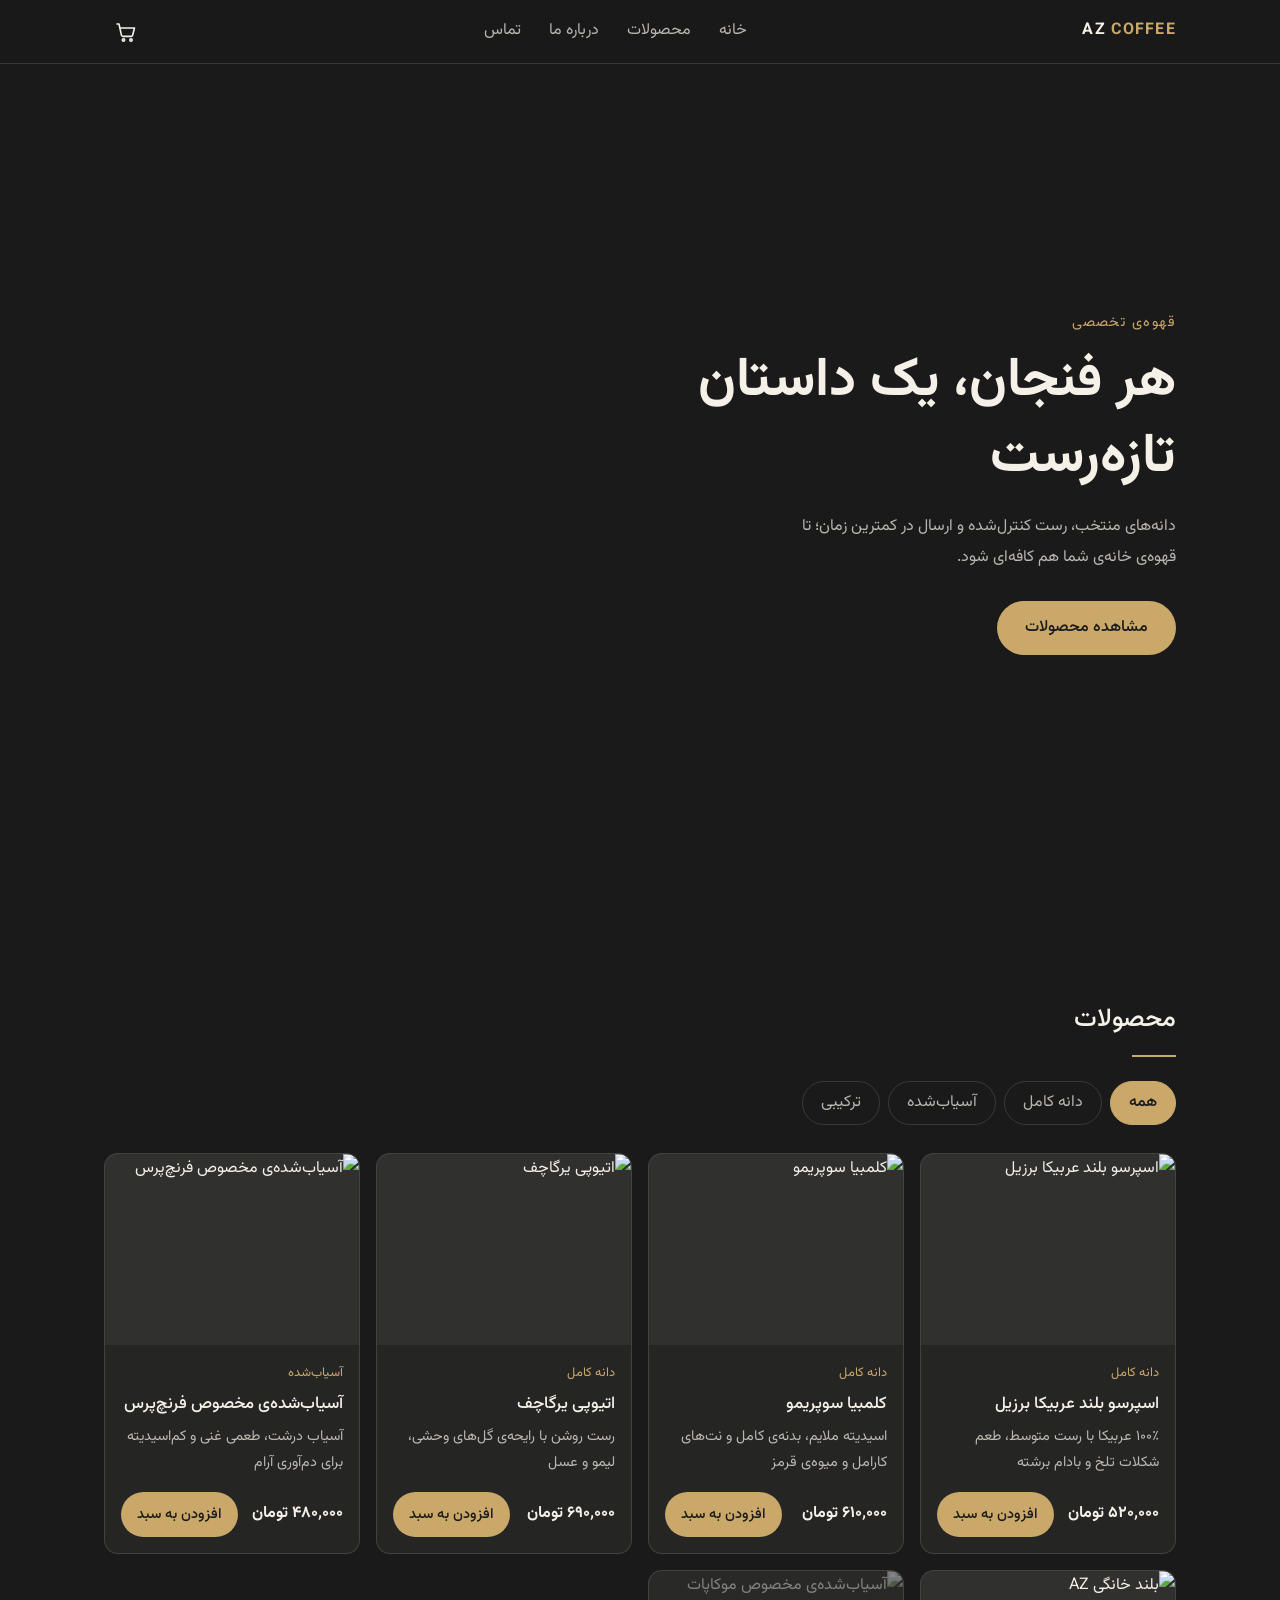
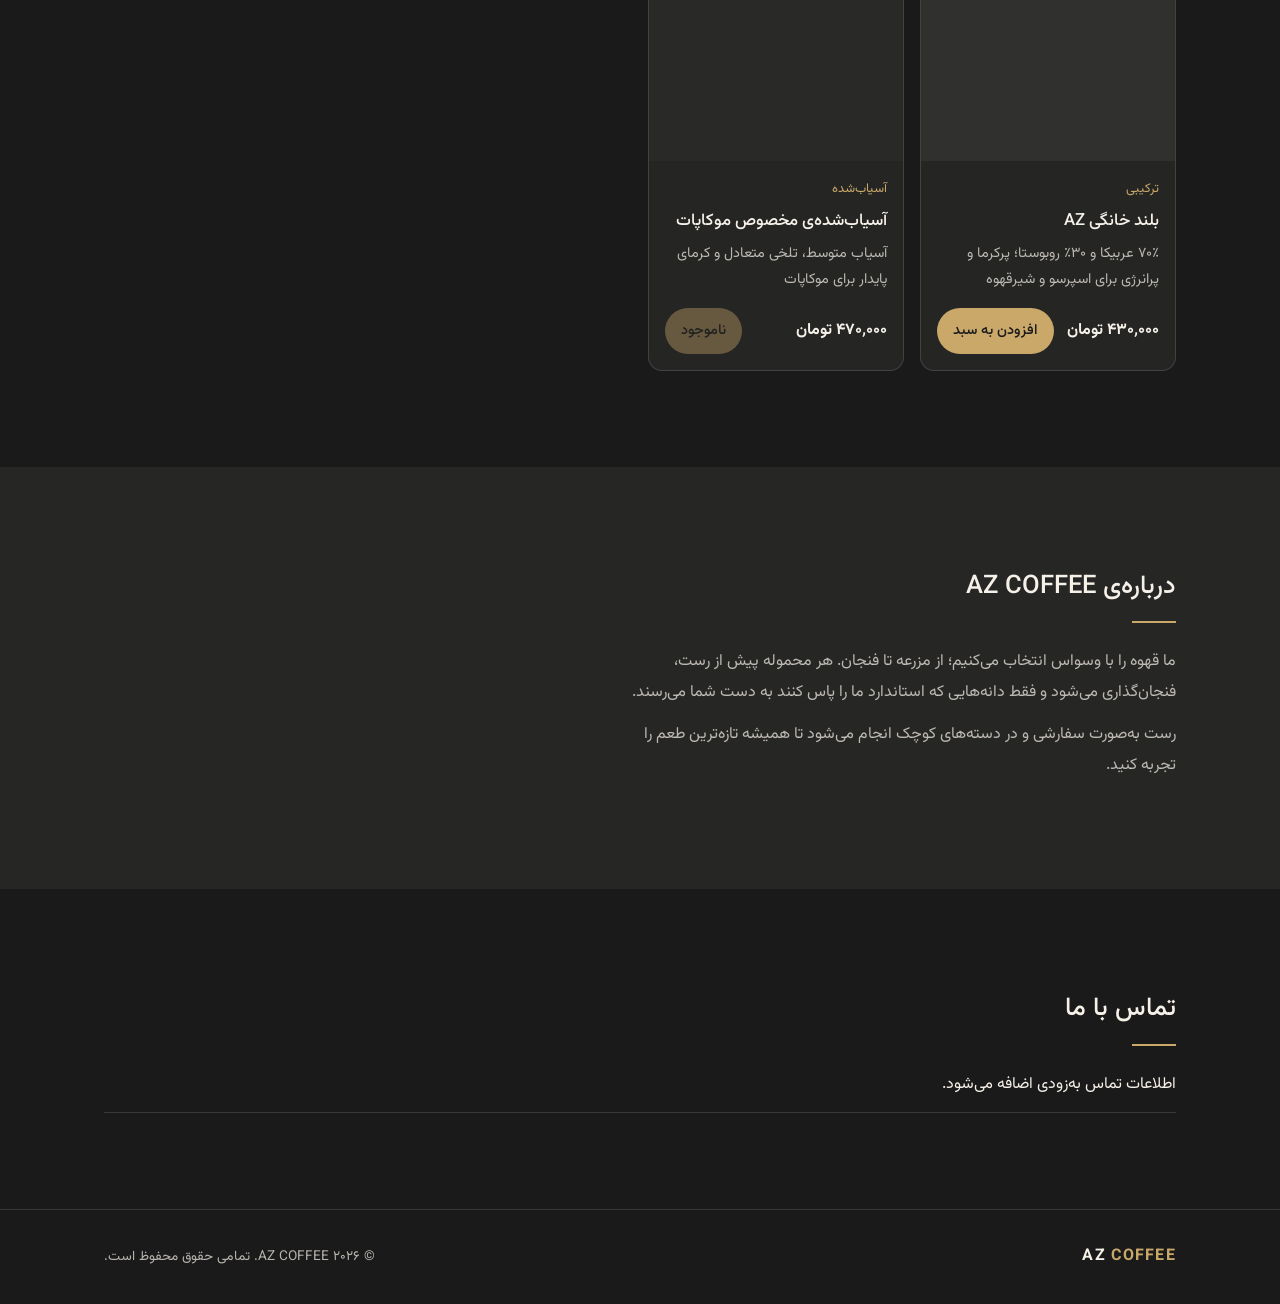
==== index.html @ d28ce338 "Add files via upload" ====
<!DOCTYPE html>
<html lang="fa" dir="rtl">
<head>
  <meta charset="UTF-8">
  <meta name="viewport" content="width=device-width, initial-scale=1">
  <title>AZ COFFEE | فروشگاه تخصصی قهوه</title>
  <meta name="description" content="AZ COFFEE؛ فروشگاه تخصصی قهوه. دانه‌ی کامل، آسیاب‌شده و ترکیبی با رست تازه.">
  <meta name="theme-color" content="#1a1a1a">
  <link rel="icon" href="favicon.svg" type="image/svg+xml">

  <!-- پیش‌نمایش در شبکه‌های اجتماعی -->
  <meta property="og:type" content="website">
  <meta property="og:locale" content="fa_IR">
  <meta property="og:title" content="AZ COFFEE | فروشگاه تخصصی قهوه">
  <meta property="og:description" content="دانه‌ی کامل، آسیاب‌شده و ترکیبی با رست تازه.">

  <!-- فونت وزیرمتن (اگر لود نشد، فونت‌های سیستم جایگزین می‌شوند) -->
  <link rel="preconnect" href="https://fonts.googleapis.com">
  <link rel="preconnect" href="https://fonts.gstatic.com" crossorigin>
  <link href="https://fonts.googleapis.com/css2?family=Vazirmatn:wght@300;400;500;700&display=swap" rel="stylesheet">

  <link rel="stylesheet" href="style.css">
</head>
<body>
  <a class="skip-link" href="#products">رفتن به محصولات</a>

  <!-- ===== هدر ===== -->
  <header class="site-header">
    <div class="container header-inner">
      <a href="#home" class="logo" aria-label="AZ COFFEE">AZ <span>COFFEE</span></a>

      <nav id="site-nav" class="site-nav" aria-label="منوی اصلی">
        <a href="#home">خانه</a>
        <a href="#products">محصولات</a>
        <a href="#about">درباره ما</a>
        <a href="#contact">تماس</a>
      </nav>

      <div class="header-actions">
        <button id="cart-open" class="icon-btn" type="button" aria-label="سبد خرید">
          <svg viewBox="0 0 24 24" width="24" height="24" fill="none" stroke="currentColor" stroke-width="1.6" stroke-linecap="round" stroke-linejoin="round" aria-hidden="true">
            <path d="M3 4h2l2.4 11.2a1.5 1.5 0 0 0 1.5 1.2h8.2a1.5 1.5 0 0 0 1.5-1.1L20.5 8H6"/>
            <circle cx="9.5" cy="20" r="1.2"/><circle cx="17" cy="20" r="1.2"/>
          </svg>
          <span id="cart-count" class="cart-count" hidden>0</span>
        </button>
        <button id="nav-toggle" class="icon-btn nav-toggle" type="button" aria-label="باز و بسته کردن منو" aria-expanded="false" aria-controls="site-nav">
          <svg viewBox="0 0 24 24" width="24" height="24" fill="none" stroke="currentColor" stroke-width="1.6" stroke-linecap="round" aria-hidden="true">
            <path d="M4 7h16M4 12h16M4 17h16"/>
          </svg>
        </button>
      </div>
    </div>
  </header>

  <main>
    <!-- ===== بخش قهرمان (متن‌ها از settings.json تغییر می‌کنند) ===== -->
    <section id="home" class="hero">
      <div class="container hero-inner">
        <p class="eyebrow" data-s="hero_eyebrow">قهوه‌ی تخصصی</p>
        <h1 data-s="hero_title">هر فنجان، یک داستان تازه‌رست</h1>
        <p class="hero-text" data-s="hero_text">دانه‌های منتخب، رست کنترل‌شده و ارسال در کمترین زمان؛ تا قهوه‌ی خانه‌ی شما هم کافه‌ای شود.</p>
        <a href="#products" class="btn btn-primary">مشاهده محصولات</a>
      </div>
    </section>

    <!-- ===== محصولات ===== -->
    <section id="products" class="section">
      <div class="container">
        <h2 class="section-title">محصولات</h2>

        <!-- دکمه‌های فیلتر با جاوااسکریپت ساخته می‌شوند -->
        <div class="filters" id="filters" role="group" aria-label="فیلتر دسته‌بندی" hidden></div>

        <p id="products-status" class="status" role="status">در حال بارگذاری محصولات…</p>
        <noscript><p class="status">برای مشاهده و خرید محصولات، جاوااسکریپت مرورگر را فعال کنید.</p></noscript>
        <div id="product-grid" class="product-grid"></div>
      </div>
    </section>

    <!-- ===== درباره ما ===== -->
    <section id="about" class="section section-alt">
      <div class="container about">
        <h2 class="section-title" data-s="about_title">درباره‌ی AZ COFFEE</h2>
        <div id="about-text">
          <p>ما قهوه را با وسواس انتخاب می‌کنیم؛ از مزرعه تا فنجان. هر محموله پیش از رست، فنجان‌گذاری می‌شود و فقط دانه‌هایی که استاندارد ما را پاس کنند به دست شما می‌رسند.</p>
          <p>رست به‌صورت سفارشی و در دسته‌های کوچک انجام می‌شود تا همیشه تازه‌ترین طعم را تجربه کنید.</p>
        </div>
      </div>
    </section>

    <!-- ===== تماس (از settings.json ساخته می‌شود) ===== -->
    <section id="contact" class="section">
      <div class="container contact">
        <h2 class="section-title">تماس با ما</h2>
        <ul id="contact-list" class="contact-list"></ul>
      </div>
    </section>
  </main>

  <!-- ===== فوتر ===== -->
  <footer class="site-footer">
    <div class="container footer-inner">
      <div class="logo">AZ <span>COFFEE</span></div>
      <div id="footer-socials" class="socials"></div>
      <p class="copy">© <span id="year"></span> AZ COFFEE. تمامی حقوق محفوظ است.</p>
    </div>
  </footer>

  <!-- ===== سبد خرید (پنل جانبی) ===== -->
  <div id="cart-overlay" class="overlay" hidden></div>
  <aside id="cart-drawer" class="drawer" role="dialog" aria-modal="true" aria-label="سبد خرید" inert>

    <!-- نمای ۱: لیست سبد -->
    <section id="view-cart" class="drawer-view">
      <div class="drawer-head">
        <h2>سبد خرید</h2>
        <button id="cart-close" class="icon-btn" type="button" aria-label="بستن">✕</button>
      </div>
      <div class="drawer-body">
        <p id="cart-empty" class="status">سبد خرید شما خالی است.</p>
        <ul id="cart-items" class="cart-items"></ul>
      </div>
      <div class="drawer-foot">
        <div class="total-row"><span>مجموع</span><strong id="cart-total">۰ تومان</strong></div>
        <button id="btn-checkout" class="btn btn-primary btn-block" type="button" disabled>ادامه و تکمیل سفارش</button>
      </div>
    </section>

    <!-- نمای ۲: فرم اطلاعات مشتری -->
    <section id="view-checkout" class="drawer-view" hidden>
      <div class="drawer-head">
        <h2>اطلاعات سفارش</h2>
        <button id="checkout-back" class="icon-btn" type="button" aria-label="بازگشت به سبد">→</button>
      </div>
      <form id="checkout-form" class="checkout-form" novalidate>
        <div class="drawer-body">
          <label for="f-name">نام و نام خانوادگی</label>
          <input id="f-name" name="customer_name" type="text" autocomplete="name" required>

          <label for="f-phone">شماره تماس</label>
          <input id="f-phone" name="customer_phone" type="tel" inputmode="numeric" autocomplete="tel" placeholder="09123456789" dir="ltr" required>

          <label for="f-address">آدرس کامل</label>
          <textarea id="f-address" name="customer_address" rows="4" autocomplete="street-address" required></textarea>

          <p id="shipping-note" class="note" hidden></p>
          <p id="checkout-error" class="form-error" role="alert" hidden></p>
        </div>
        <div class="drawer-foot">
          <div class="total-row"><span>مبلغ قابل پرداخت</span><strong id="checkout-total">۰ تومان</strong></div>
          <button id="btn-submit" class="btn btn-primary btn-block" type="submit">پرداخت</button>
        </div>
      </form>
    </section>

    <!-- نمای ۳: پیام تا زمان اتصال درگاه پرداخت -->
    <section id="view-success" class="drawer-view" hidden>
      <div class="drawer-head">
        <h2>پرداخت</h2>
        <button id="success-close" class="icon-btn" type="button" aria-label="بستن">✕</button>
      </div>
      <div class="drawer-body">
        <p class="status">پرداخت آنلاین هنوز فعال نشده است. اطلاعات شما ثبت شد و سبد خریدتان حفظ می‌شود؛ لطفاً بعداً دوباره تلاش کنید.</p>
      </div>
    </section>
  </aside>

  <div id="toast" class="toast" role="status" aria-live="polite"></div>

  <script src="script.js"></script>
  <!-- برای اتصال درگاه پرداخت: فایل payment.js را بسازید و این خط را فعال کنید (راهنما در README) -->
  <!-- <script src="payment.js"></script> -->
</body>
</html>
---- style.css ----
/* ==========================================================
   AZ COFFEE — استایل‌ها
   پالت (فقط ۳ رنگ):
     --bg      پس‌زمینه تیره
     --text    متن کرم
     --accent  طلایی/کاراملی (دکمه‌ها و لینک‌ها)
   بقیه‌ی سایه‌ها از همین رنگ‌ها با شفافیت ساخته می‌شوند.
   ========================================================== */

:root {
  --bg: #1a1a1a;
  --text: #f5f0e8;
  --accent: #c9a86a;

  /* مشتق‌شده از همان ۳ رنگ */
  --muted: rgba(245, 240, 232, 0.72);
  --line: rgba(245, 240, 232, 0.14);
  --surface: rgba(245, 240, 232, 0.05);

  --radius: 14px;
  --header-h: 64px;
}

/* ---------- ریست و پایه ---------- */
*, *::before, *::after { box-sizing: border-box; margin: 0; padding: 0; }

html {
  scroll-behavior: smooth;
  scroll-padding-top: var(--header-h);
  -webkit-text-size-adjust: 100%;
}

body {
  font-family: 'Vazirmatn', Tahoma, system-ui, -apple-system, 'Segoe UI', sans-serif;
  background: var(--bg);
  color: var(--text);
  line-height: 1.9;
  min-height: 100vh;
}

body.no-scroll { overflow: hidden; }

img { display: block; max-width: 100%; }
a { color: var(--accent); text-decoration: none; }
a:hover { text-decoration: underline; }
ul { list-style: none; }
button { font: inherit; color: inherit; cursor: pointer; background: none; border: 0; }
[hidden] { display: none !important; }

:focus-visible { outline: 2px solid var(--accent); outline-offset: 2px; }

.container { width: 100%; max-width: 1120px; margin-inline: auto; padding-inline: 16px; }

.skip-link {
  position: absolute; top: -100px; inset-inline-start: 8px; z-index: 100;
  padding: 8px 16px; border-radius: 8px;
  background: var(--accent); color: var(--bg);
}
.skip-link:focus { top: 8px; }

/* ---------- دکمه‌ها ---------- */
.btn {
  display: inline-block;
  padding: 12px 28px;
  border-radius: 999px;
  font-weight: 500;
  text-align: center;
  transition: opacity .2s, transform .2s;
}
.btn:hover { text-decoration: none; }
.btn-primary { background: var(--accent); color: var(--bg); }
.btn-primary:hover:not(:disabled) { opacity: .9; transform: translateY(-1px); }
.btn-ghost { border: 1px solid var(--accent); color: var(--accent); }
.btn-ghost:hover { background: var(--surface); }
.btn:disabled { opacity: .4; cursor: not-allowed; }
.btn-block { display: block; width: 100%; }

.icon-btn {
  position: relative;
  width: 44px; height: 44px;
  display: grid; place-items: center;
  border-radius: 50%;
  font-size: 1.1rem;
  transition: background .2s;
}
.icon-btn:hover { background: var(--surface); }

/* ---------- هدر ---------- */
.site-header {
  position: sticky; top: 0; z-index: 50;
  height: var(--header-h);
  background: rgba(26, 26, 26, 0.94);
  -webkit-backdrop-filter: blur(8px);
  backdrop-filter: blur(8px);
  border-bottom: 1px solid var(--line);
}
.header-inner {
  height: 100%;
  display: flex; align-items: center; justify-content: space-between;
}
.logo {
  font-weight: 700; letter-spacing: .08em; color: var(--text);
  direction: ltr; unicode-bidi: isolate;
}
.logo span { color: var(--accent); }
.logo:hover { text-decoration: none; }

.header-actions { display: flex; align-items: center; gap: 4px; }
.cart-count {
  position: absolute; top: 2px; inset-inline-start: 2px;
  min-width: 18px; height: 18px; padding: 0 5px;
  border-radius: 999px;
  background: var(--accent); color: var(--bg);
  font-size: .72rem; font-weight: 700; line-height: 18px; text-align: center;
}

/* منوی موبایل: کشویی زیر هدر */
.site-nav {
  position: absolute; top: var(--header-h); inset-inline: 0;
  display: none; flex-direction: column;
  background: var(--bg);
  border-bottom: 1px solid var(--line);
  padding: 8px 16px 16px;
}
.site-nav.is-open { display: flex; }
.site-nav a { color: var(--text); padding: 12px 4px; border-bottom: 1px solid var(--line); }
.site-nav a:hover { color: var(--accent); text-decoration: none; }

/* ---------- قهرمان ---------- */
.hero {
  min-height: calc(100vh - var(--header-h));
  min-height: calc(100svh - var(--header-h));
  display: flex; align-items: center;
  background-color: var(--bg);
  background-image:
    linear-gradient(180deg, rgba(26,26,26,.75) 0%, rgba(26,26,26,.92) 100%),
    url('https://images.unsplash.com/photo-1495474472287-4d71bcdd2085?w=1400&q=65&auto=format&fit=crop');
  background-position: center;
  background-size: cover;
  background-repeat: no-repeat;
}
.hero-inner { padding-block: 64px; }
.eyebrow { color: var(--accent); letter-spacing: .1em; font-size: .9rem; margin-bottom: 8px; }
.hero h1 { font-size: clamp(1.9rem, 7vw, 3.4rem); font-weight: 700; line-height: 1.4; max-width: 18ch; }
.hero-text { color: var(--muted); max-width: 46ch; margin: 16px 0 28px; }

/* ---------- بخش‌ها ---------- */
.section { padding-block: 64px; }
.section-alt { background: var(--surface); }
.section-title { font-size: 1.6rem; font-weight: 500; margin-bottom: 24px; }
.section-title::after {
  content: ''; display: block; width: 44px; height: 2px; margin-top: 10px; background: var(--accent);
}
.status { color: var(--muted); padding-block: 12px; }

/* ---------- فیلتر ---------- */
.filters {
  display: flex; gap: 8px; margin-bottom: 24px;
  overflow-x: auto; padding-bottom: 4px;
  scrollbar-width: none;
}
.filters::-webkit-scrollbar { display: none; }
.chip {
  flex: 0 0 auto;
  min-height: 40px;
  padding: 6px 18px; border-radius: 999px;
  border: 1px solid var(--line); color: var(--muted);
  transition: all .2s;
}
.chip:hover { border-color: var(--accent); color: var(--text); }
.chip.is-active { background: var(--accent); border-color: var(--accent); color: var(--bg); font-weight: 500; }

/* ---------- شبکه‌ی محصولات ---------- */
.product-grid {
  display: grid; gap: 16px;
  grid-template-columns: repeat(auto-fill, minmax(min(250px, 100%), 1fr));
}
.card {
  display: flex; flex-direction: column;
  background: var(--surface);
  border: 1px solid var(--line);
  border-radius: var(--radius);
  overflow: hidden;
}
.card-img {
  aspect-ratio: 4 / 3; width: 100%; height: auto; object-fit: cover;
  background: var(--surface);
}
.card-body { padding: 16px; display: flex; flex-direction: column; gap: 6px; flex: 1; }
.card-cat { color: var(--accent); font-size: .8rem; }
.card-title { font-size: 1.05rem; font-weight: 500; line-height: 1.6; }
.card-desc { color: var(--muted); font-size: .9rem; line-height: 1.8; flex: 1; }
.card-foot {
  display: flex; align-items: center; justify-content: space-between; gap: 10px;
  margin-top: 10px; flex-wrap: wrap;
}
.card-price { font-weight: 700; }
.card .btn { padding: 9px 16px; font-size: .9rem; }
.card.is-soldout .card-img { opacity: .45; filter: grayscale(.6); }

/* ---------- درباره / تماس ---------- */
.about p { color: var(--muted); max-width: 62ch; margin-bottom: 12px; }
.contact-list { display: grid; gap: 12px; }
.contact-list li {
  display: flex; gap: 16px; padding-bottom: 12px; border-bottom: 1px solid var(--line);
}
.contact-list span { color: var(--muted); min-width: 84px; }
.contact-list em { font-style: normal; }

/* ---------- فوتر ---------- */
.site-footer { border-top: 1px solid var(--line); padding-block: 32px; }
.footer-inner { display: flex; flex-direction: column; gap: 14px; align-items: flex-start; }
.socials { display: flex; gap: 18px; flex-wrap: wrap; }
.copy { color: var(--muted); font-size: .85rem; }

/* ---------- سبد خرید (پنل جانبی) ---------- */
.overlay {
  position: fixed; inset: 0; z-index: 60;
  background: rgba(0, 0, 0, .6);
}
.drawer {
  position: fixed; top: 0; bottom: 0; left: 0; z-index: 70;
  width: min(420px, 100%);
  background: var(--bg);
  border-right: 1px solid var(--line);
  transform: translateX(-100%);
  visibility: hidden;
  /* هنگام بستن، visibility بعد از پایان انیمیشن عوض می‌شود */
  transition: transform .3s ease, visibility 0s linear .3s;
}
.drawer.is-open {
  transform: translateX(0);
  visibility: visible;
  transition: transform .3s ease, visibility 0s;
}

.drawer-view { display: flex; flex-direction: column; height: 100%; }
.checkout-form { display: flex; flex-direction: column; flex: 1; min-height: 0; }

.drawer-head {
  display: flex; align-items: center; justify-content: space-between;
  padding: 12px 16px; border-bottom: 1px solid var(--line);
}
.drawer-head h2 { font-size: 1.1rem; font-weight: 500; }
.drawer-body { flex: 1; overflow-y: auto; padding: 16px; }
.drawer-foot {
  padding: 16px; border-top: 1px solid var(--line); display: grid; gap: 12px;
  padding-bottom: max(16px, env(safe-area-inset-bottom));
}
.total-row { display: flex; justify-content: space-between; align-items: center; }

.cart-items { display: grid; gap: 14px; }
.cart-item {
  display: grid; grid-template-columns: 64px 1fr; gap: 12px;
  padding-bottom: 14px; border-bottom: 1px solid var(--line);
}
.cart-item img { width: 64px; height: 64px; object-fit: cover; border-radius: 10px; }
.ci-name { font-size: .95rem; line-height: 1.6; }
.ci-price { color: var(--muted); font-size: .85rem; }
.ci-row { display: flex; align-items: center; justify-content: space-between; margin-top: 6px; }
.qty { display: inline-flex; align-items: center; border: 1px solid var(--line); border-radius: 999px; }
.qty button { width: 40px; height: 40px; font-size: 1.1rem; }
.qty span { min-width: 24px; text-align: center; }
.ci-remove { color: var(--muted); font-size: .85rem; text-decoration: underline; padding: 8px; }
.ci-remove:hover { color: var(--accent); }

/* ---------- فرم ---------- */
.checkout-form label { display: block; margin: 14px 0 6px; font-size: .9rem; color: var(--muted); }
.checkout-form label:first-child { margin-top: 0; }
.checkout-form input,
.checkout-form textarea {
  width: 100%; padding: 12px 14px;
  font: inherit; font-size: 16px; /* جلوگیری از زوم خودکار iOS */
  color: var(--text);
  background: var(--surface);
  border: 1px solid var(--line); border-radius: 10px;
}
.checkout-form input:focus,
.checkout-form textarea:focus { outline: none; border-color: var(--accent); }
.note { margin-top: 12px; color: var(--muted); font-size: .85rem; }
.form-error { margin-top: 12px; color: var(--accent); font-size: .9rem; }

/* ---------- پیام کوتاه (Toast) ---------- */
.toast {
  /* بالای صفحه تا روی دکمه‌های پایین پنل سبد نیفتد */
  position: fixed; top: calc(var(--header-h) + 12px); inset-inline: 16px; margin-inline: auto; z-index: 80;
  width: fit-content; max-width: calc(100% - 32px);
  padding: 10px 20px; border-radius: 999px;
  background: var(--accent); color: var(--bg); font-size: .9rem; font-weight: 500;
  opacity: 0; transform: translateY(-12px); pointer-events: none;
  transition: opacity .25s, transform .25s;
}
.toast.is-show { opacity: 1; transform: translateY(0); }

/* ---------- تبلت و دسکتاپ ---------- */
@media (min-width: 768px) {
  .container { padding-inline: 24px; }
  .nav-toggle { display: none; }

  .site-nav {
    position: static; display: flex; flex-direction: row; gap: 28px;
    background: none; border: 0; padding: 0;
  }
  .site-nav a { padding: 0; border: 0; color: var(--muted); }
  .site-nav a:hover { color: var(--accent); }

  .section { padding-block: 96px; }
  .footer-inner { flex-direction: row; align-items: center; justify-content: space-between; }
}

/* کاهش حرکت برای کاربرانی که این گزینه را فعال کرده‌اند */
@media (prefers-reduced-motion: reduce) {
  html { scroll-behavior: auto; }
  * { transition: none !important; }
}
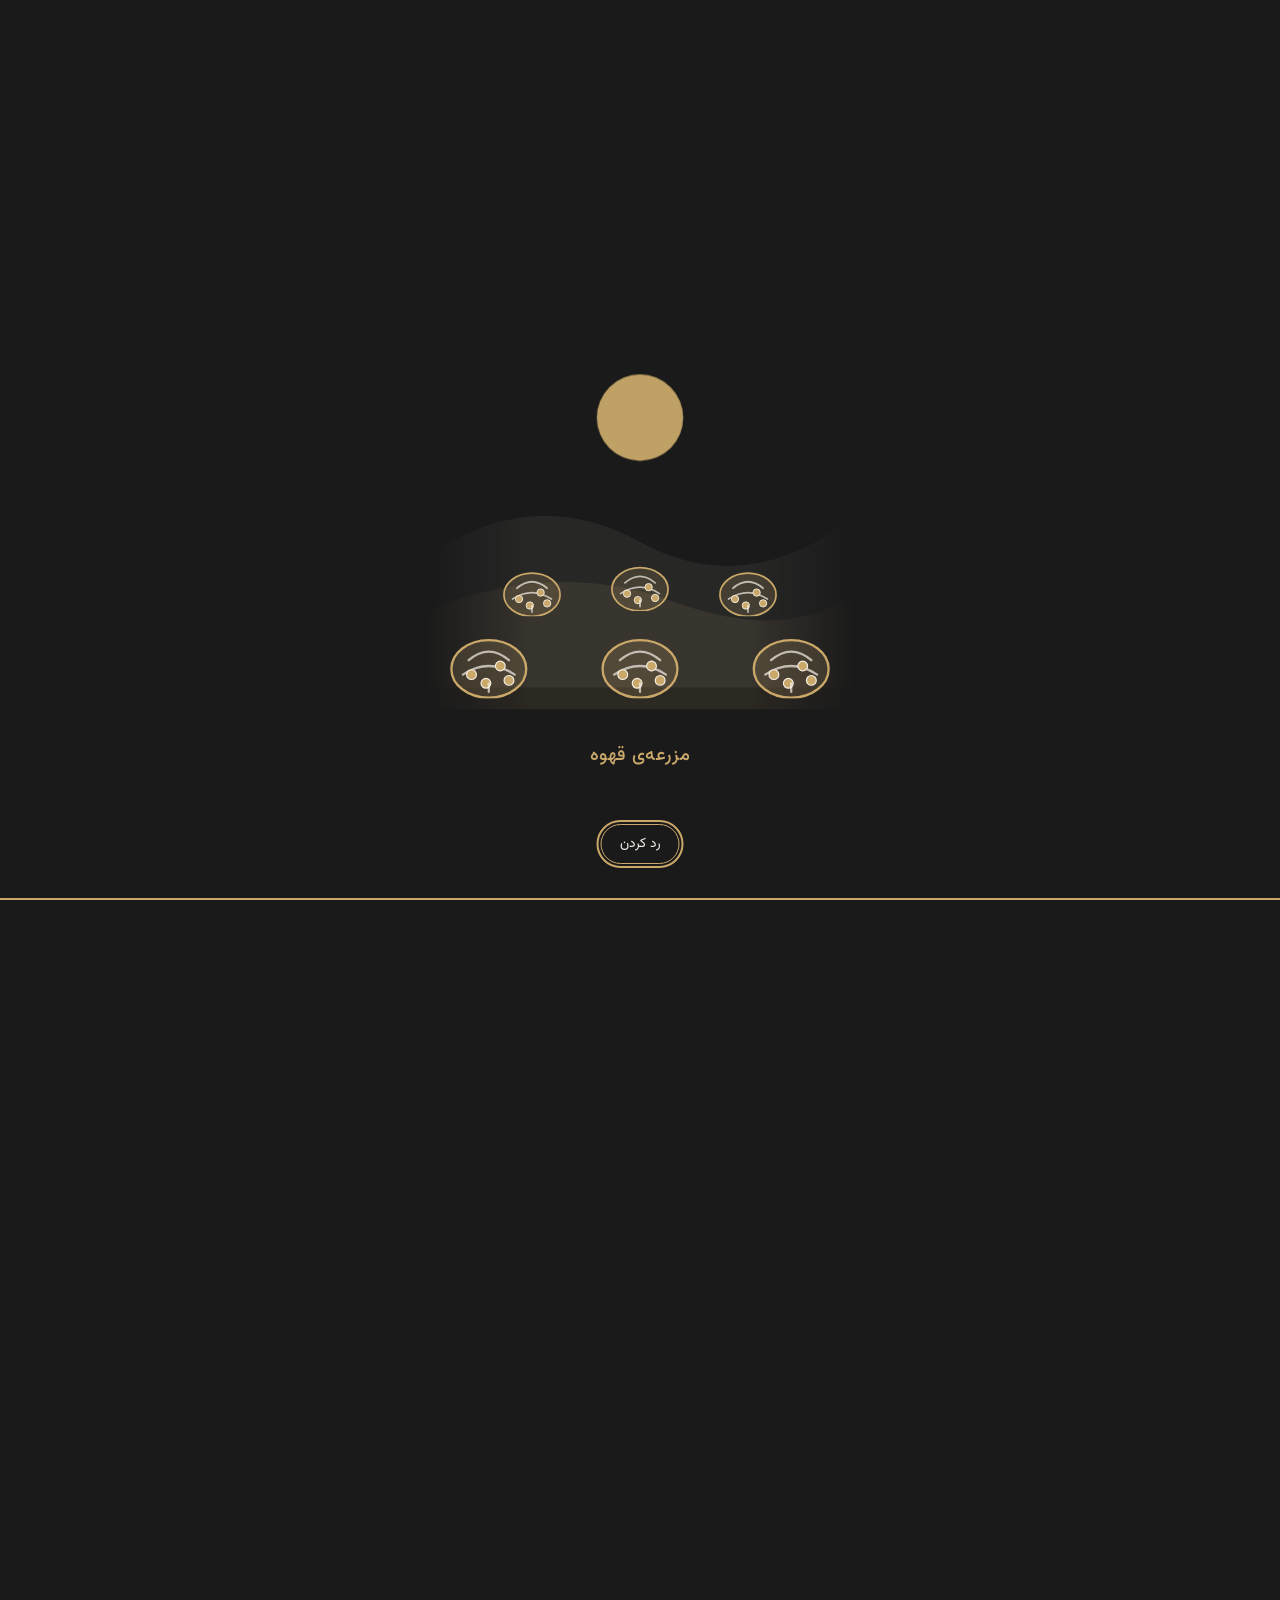
==== commit f59af632: "Rename index-new.html to index.html" ====
--- a/index.html
+++ b/index.html
@@ -4,35 +4,190 @@
   <meta charset="UTF-8">
   <meta name="viewport" content="width=device-width, initial-scale=1">
   <title>AZ COFFEE | فروشگاه تخصصی قهوه</title>
-  <meta name="description" content="AZ COFFEE؛ فروشگاه تخصصی قهوه. دانه‌ی کامل، آسیاب‌شده و ترکیبی با رست تازه.">
+  <meta name="description" content="AZ COFFEE؛ فروشگاه تخصصی قهوه. دانه‌ی کامل، آسیاب‌شده، ترکیبی، قهوه فوری و پودر شکلات با رست تازه.">
   <meta name="theme-color" content="#1a1a1a">
   <link rel="icon" href="favicon.svg" type="image/svg+xml">
 
-  <!-- پیش‌نمایش در شبکه‌های اجتماعی -->
   <meta property="og:type" content="website">
   <meta property="og:locale" content="fa_IR">
   <meta property="og:title" content="AZ COFFEE | فروشگاه تخصصی قهوه">
-  <meta property="og:description" content="دانه‌ی کامل، آسیاب‌شده و ترکیبی با رست تازه.">
+  <meta property="og:description" content="قهوه‌ی تازه‌رست با انتخاب وزن، رست و نوع قهوه.">
 
   <!-- فونت وزیرمتن (اگر لود نشد، فونت‌های سیستم جایگزین می‌شوند) -->
   <link rel="preconnect" href="https://fonts.googleapis.com">
   <link rel="preconnect" href="https://fonts.gstatic.com" crossorigin>
   <link href="https://fonts.googleapis.com/css2?family=Vazirmatn:wght@300;400;500;700&display=swap" rel="stylesheet">
 
+  <!-- تصمیم برای نمایش انیمیشن شروع (قبل از رسم صفحه تا سایت لحظه‌ای دیده نشود) -->
+  <script>
+    (function () {
+      try {
+        var seen = sessionStorage.getItem('az_intro_seen');
+        var reduce = window.matchMedia && matchMedia('(prefers-reduced-motion: reduce)').matches;
+        if (!seen && !reduce) {
+          document.documentElement.classList.add('intro-on');
+          // اگر به هر دلیل انیمیشن اجرا نشد، بعد از ۴۵ ثانیه سایت نمایش داده می‌شود
+          setTimeout(function () { document.documentElement.classList.remove('intro-on'); }, 45000);
+        }
+      } catch (e) {}
+    })();
+  </script>
   <link rel="stylesheet" href="style.css">
+  <link rel="stylesheet" href="intro.css">
 </head>
 <body>
-  <a class="skip-link" href="#products">رفتن به محصولات</a>
+  <!-- ===== انیمیشن شروع سایت (مزرعه تا فنجان) — فایل‌های intro.css و intro.js ===== -->
+  <div id="intro" aria-label="انیمیشن معرفی AZ COFFEE" role="img">
+    <svg id="intro-svg" viewBox="0 0 400 600" preserveAspectRatio="xMidYMid meet" aria-hidden="true">
+      <defs>
+        <symbol id="bush" viewBox="-30 -40 60 44">
+          <ellipse cx="0" cy="-16" rx="26" ry="20" class="leaf"/>
+          <path d="M-14 -22 Q0 -34 14 -22 M-18 -12 Q0 -24 18 -12" class="ln"/>
+          <circle cx="-12" cy="-12" r="3.4" class="cherry"/><circle cx="8" cy="-18" r="3.4" class="cherry"/>
+          <circle cx="14" cy="-8" r="3.4" class="cherry"/><circle cx="-2" cy="-6" r="3.4" class="cherry"/>
+          <path d="M0 0 V-6" class="ln"/>
+        </symbol>
+        <pattern id="beanpat" width="14" height="10" patternUnits="userSpaceOnUse">
+          <ellipse cx="7" cy="5" rx="5" ry="3.4" fill="#c9a86a" opacity=".85"/>
+          <path d="M3 6 Q7 3 11 4" stroke="#1a1a1a" stroke-width="1" fill="none"/>
+        </pattern>
+        <linearGradient id="fadeX" x1="0" x2="1" y1="0" y2="0"><stop offset="0" stop-color="#fff" stop-opacity="0"/><stop offset=".25" stop-color="#fff"/><stop offset=".75" stop-color="#fff"/><stop offset="1" stop-color="#fff" stop-opacity="0"/></linearGradient>
+        <mask id="hillmask" maskUnits="userSpaceOnUse" x="0" y="0" width="400" height="600"><rect width="400" height="600" fill="url(#fadeX)"/></mask>
+        <clipPath id="cupclip"><path d="M153 384 H247 V420 Q247 466 200 466 Q153 466 153 420Z"/></clipPath>
+        <clipPath id="tankclip"><rect x="112" y="302" width="176" height="136" rx="12"/></clipPath>
+      </defs>
+
+      <!-- ۱) مزرعه -->
+      <g class="sc" id="s1" data-cap="مزرعه‌ی قهوه">
+        <circle class="sun gold" cx="200" cy="270" r="40"/>
+        <g mask="url(#hillmask)"><path d="M0 400 Q100 330 200 385 T400 360 V520 H0Z" class="soft"/>
+        <path d="M0 450 Q120 400 230 440 T400 430 V540 H0Z" class="soft2"/></g>
+        <g class="sway"><use href="#bush" x="70" y="410" width="60" height="44"/></g>
+        <g class="sway d2"><use href="#bush" x="170" y="405" width="60" height="44"/></g>
+        <g class="sway d3"><use href="#bush" x="270" y="410" width="60" height="44"/></g>
+        <g class="sway d2"><use href="#bush" x="20" y="470" width="80" height="60"/></g>
+        <g class="sway"><use href="#bush" x="160" y="470" width="80" height="60"/></g>
+        <g class="sway d3"><use href="#bush" x="300" y="470" width="80" height="60"/></g>
+      </g>
+
+      <!-- ۲) برداشت -->
+      <g class="sc" id="s2" data-cap="برداشت میوه‌ی قهوه">
+        <path d="M40 150 Q150 190 260 150 T380 190" class="ln thick"/>
+        <ellipse cx="90" cy="150" rx="22" ry="9" class="leaf" transform="rotate(-20 90 150)"/>
+        <ellipse cx="200" cy="172" rx="22" ry="9" class="leaf" transform="rotate(15 200 172)"/>
+        <ellipse cx="320" cy="170" rx="22" ry="9" class="leaf" transform="rotate(-25 320 170)"/>
+        <g class="hang"><circle cx="130" cy="190" r="9" class="cherry"/><circle cx="152" cy="196" r="9" class="cherry"/></g>
+        <g class="hang"><circle cx="250" cy="170" r="9" class="cherry"/><circle cx="272" cy="176" r="9" class="cherry"/><circle cx="300" cy="186" r="9" class="cherry"/></g>
+        <g class="fallgrp">
+          <circle class="fall cherry" style="--d:.2s" cx="165" cy="412" r="9"/>
+          <circle class="fall cherry" style="--d:.5s" cx="190" cy="406" r="9"/>
+          <circle class="fall cherry" style="--d:.8s" cx="215" cy="408" r="9"/>
+          <circle class="fall cherry" style="--d:1.1s" cx="240" cy="412" r="9"/>
+          <circle class="fall cherry" style="--d:1.4s" cx="178" cy="396" r="9"/>
+          <circle class="fall cherry" style="--d:1.7s" cx="205" cy="394" r="9"/>
+          <circle class="fall cherry" style="--d:2s" cx="228" cy="397" r="9"/>
+        </g>
+        <path d="M130 420 H270 L252 492 H148Z" class="basket"/>
+        <path d="M137 445 H263 M142 468 H258 M170 420 L164 492 M200 420 V492 M230 420 L236 492" class="ln thin"/>
+      </g>
+
+      <!-- ۳) فراوری و شست‌وشو -->
+      <g class="sc" id="s3" data-cap="فراوری و شست‌وشو">
+        <rect x="186" y="210" width="28" height="70" rx="4" class="ln"/>
+        <line x1="200" y1="282" x2="200" y2="330" class="stream"/>
+        <rect x="112" y="302" width="176" height="136" rx="12" class="tank"/>
+        <g clip-path="url(#tankclip)">
+          <g class="waves"><path d="M60 340 q20 -12 40 0 t40 0 t40 0 t40 0 t40 0 t40 0 t40 0 t40 0 t40 0 V440 H60Z" class="water"/></g>
+          <g class="bob"><ellipse cx="150" cy="372" rx="12" ry="8" class="bean"/><path d="M142 374 Q150 366 158 370" class="cut"/></g>
+          <g class="bob d2"><ellipse cx="200" cy="392" rx="12" ry="8" class="bean"/><path d="M192 394 Q200 386 208 390" class="cut"/></g>
+          <g class="bob d3"><ellipse cx="248" cy="370" rx="12" ry="8" class="bean"/><path d="M240 372 Q248 364 256 368" class="cut"/></g>
+          <g class="bob d2"><ellipse cx="170" cy="414" rx="12" ry="8" class="bean"/></g>
+          <g class="bob"><ellipse cx="232" cy="418" rx="12" ry="8" class="bean"/></g>
+        </g>
+        <circle class="bub b1" cx="170" cy="360" r="3"/><circle class="bub b2" cx="220" cy="380" r="4"/><circle class="bub b3" cx="260" cy="350" r="3"/>
+      </g>
+
+      <!-- ۴) خشک کردن -->
+      <g class="sc" id="s4" data-cap="خشک کردن زیر آفتاب">
+        <g class="rays" transform="translate(200 220)">
+          <circle r="26" class="gold"/>
+          <path d="M0 -44V-36M0 44V36M-44 0H-36M44 0H36M-31 -31L-25 -25M31 31L25 25M-31 31L-25 25M31 -31L25 -25" class="ln thick"/>
+        </g>
+        <rect x="70" y="372" width="260" height="16" rx="8" fill="url(#beanpat)"/>
+        <rect x="64" y="388" width="272" height="10" rx="3" class="plank"/>
+        <path d="M84 398 V462 M316 398 V462 M84 430 H316" class="ln"/>
+        <g class="rake"><path d="M200 330 V372 M188 372 H212 M190 372 V382 M200 372 V382 M210 372 V382" class="ln thick"/></g>
+      </g>
+
+      <!-- ۵) رست -->
+      <g class="sc" id="s5" data-cap="رست تازه">
+        <path d="M110 282 H150 L138 238 H122Z" class="body"/>
+        <rect x="262" y="196" width="24" height="86" rx="4" class="body"/>
+        <circle class="smoke sm1" cx="274" cy="190" r="9"/><circle class="smoke sm2" cx="274" cy="190" r="12"/><circle class="smoke sm3" cx="274" cy="190" r="8"/>
+        <rect x="96" y="282" width="208" height="170" rx="18" class="body"/>
+        <circle cx="200" cy="364" r="56" class="ln"/>
+        <g class="spin"><ellipse cx="200" cy="330" rx="12" ry="8" class="bean"/><ellipse cx="236" cy="372" rx="12" ry="8" class="bean"/><ellipse cx="170" cy="388" rx="12" ry="8" class="bean"/><ellipse cx="172" cy="350" rx="12" ry="8" class="bean"/><ellipse cx="214" cy="396" rx="12" ry="8" class="bean"/><path d="M200 364 L200 312 M200 364 L250 380 M200 364 L156 384" class="ln thin"/></g>
+        <circle cx="200" cy="364" r="5" class="gold"/>
+        <g class="flames"><path d="M130 454 q8 -26 16 0 q4 -16 12 0 Z" class="gold"/><path d="M184 454 q10 -34 20 0 q5 -20 14 0 Z" class="gold"/><path d="M240 454 q8 -26 16 0 q4 -16 12 0 Z" class="gold"/></g>
+      </g>
+
+      <!-- ۶) بسته‌بندی -->
+      <g class="sc" id="s6" data-cap="بسته‌بندی AZ COFFEE">
+        <ellipse class="drop" style="--d:.2s" cx="190" cy="120" rx="9" ry="6"/><ellipse class="drop" style="--d:.45s" cx="210" cy="120" rx="9" ry="6"/>
+        <ellipse class="drop" style="--d:.7s" cx="200" cy="120" rx="9" ry="6"/><ellipse class="drop" style="--d:.95s" cx="184" cy="120" rx="9" ry="6"/>
+        <ellipse class="drop" style="--d:1.2s" cx="216" cy="120" rx="9" ry="6"/>
+        <g class="bag">
+          <path d="M120 250 H280 V470 Q280 484 266 484 H134 Q120 484 120 470Z" class="bagbody"/>
+          <g class="seal"><rect x="120" y="232" width="160" height="20" rx="3" class="sealr"/><path d="M128 232 l8 20 M144 232 l8 20 M160 232 l8 20 M176 232 l8 20 M192 232 l8 20 M208 232 l8 20 M224 232 l8 20 M240 232 l8 20 M256 232 l8 20" class="ln thin"/></g>
+          <rect x="138" y="290" width="124" height="150" rx="6" class="label"/>
+          <ellipse cx="200" cy="326" rx="14" ry="10" class="gold" transform="rotate(-25 200 326)"/>
+          <path d="M188 332 Q200 322 212 320" class="cut"/>
+          <text x="200" y="380" class="t-az" text-anchor="middle">AZ</text>
+          <text x="200" y="410" class="t-cf" text-anchor="middle">COFFEE</text>
+        </g>
+      </g>
+
+      <!-- ۷) عصاره‌گیری و فنجان -->
+      <g class="sc" id="s7" data-cap="عصاره‌گیری و یک فنجان قهوه">
+        <rect x="110" y="140" width="180" height="130" rx="14" class="body"/>
+        <circle cx="150" cy="180" r="15" class="ln"/><path d="M150 180 L158 172" class="ln"/>
+        <path d="M200 170 H262 M200 190 H240" class="ln thin"/>
+        <rect x="166" y="270" width="68" height="18" rx="4" class="body"/>
+        <path d="M176 288 H224 V298 H176Z M224 292 H282" class="ln thick"/>
+        <line x1="190" y1="300" x2="190" y2="400" class="stream s-a"/>
+        <line x1="210" y1="300" x2="210" y2="400" class="stream s-b"/>
+        <g clip-path="url(#cupclip)"><rect class="coffee" x="150" y="380" width="100" height="90"/></g>
+        <ellipse class="crema" cx="200" cy="384" rx="46" ry="5"/>
+        <path d="M153 384 H247 V420 Q247 466 200 466 Q153 466 153 420Z" class="ln thick"/>
+        <path d="M247 396 Q284 396 284 424 Q284 450 250 448" class="ln thick"/>
+        <ellipse cx="200" cy="476" rx="74" ry="8" class="ln"/>
+        <path class="steam st1" d="M180 372 q-10 -18 0 -34 t0 -34"/>
+        <path class="steam st2" d="M200 372 q10 -18 0 -34 t0 -34"/>
+        <path class="steam st3" d="M220 372 q-10 -18 0 -34 t0 -34"/>
+      </g>
+    </svg>
+
+    <p id="intro-cap" class="intro-cap" aria-hidden="true"></p>
+    <div id="intro-logo" class="brand-mark" aria-hidden="true"><span class="az">AZ</span> <span class="cf">COFFEE</span></div>
+    <button id="intro-skip" class="intro-skip" type="button">رد کردن</button>
+    <div class="intro-progress" aria-hidden="true"><i id="intro-bar"></i></div>
+  </div>
+  <!-- لوگوی کم‌رنگ پس‌زمینه‌ی سایت (بعد از پایان انیمیشن می‌ماند) -->
+  <div id="bg-logo" class="brand-mark" aria-hidden="true"><span class="az">AZ</span> <span class="cf">COFFEE</span></div>
+
+  <a class="skip-link" href="#categories">رفتن به دسته‌بندی‌ها</a>
 
   <!-- ===== هدر ===== -->
   <header class="site-header">
     <div class="container header-inner">
       <a href="#home" class="logo" aria-label="AZ COFFEE">AZ <span>COFFEE</span></a>
 
-      <nav id="site-nav" class="site-nav" aria-label="منوی اصلی">
+      <!-- منوی دسکتاپ (در موبایل مخفی است و منوی کشویی جایگزین می‌شود) -->
+      <nav class="site-nav" aria-label="منوی اصلی">
         <a href="#home">خانه</a>
-        <a href="#products">محصولات</a>
+        <a href="#categories">محصولات</a>
         <a href="#about">درباره ما</a>
+        <a href="#support">پشتیبانی</a>
         <a href="#contact">تماس</a>
       </nav>
 
@@ -44,7 +199,7 @@
           </svg>
           <span id="cart-count" class="cart-count" hidden>0</span>
         </button>
-        <button id="nav-toggle" class="icon-btn nav-toggle" type="button" aria-label="باز و بسته کردن منو" aria-expanded="false" aria-controls="site-nav">
+        <button id="menu-open" class="icon-btn nav-toggle" type="button" aria-label="باز کردن منو" aria-controls="menu-drawer">
           <svg viewBox="0 0 24 24" width="24" height="24" fill="none" stroke="currentColor" stroke-width="1.6" stroke-linecap="round" aria-hidden="true">
             <path d="M4 7h16M4 12h16M4 17h16"/>
           </svg>
@@ -54,51 +209,61 @@
   </header>
 
   <main>
-    <!-- ===== بخش قهرمان (متن‌ها از settings.json تغییر می‌کنند) ===== -->
-    <section id="home" class="hero">
-      <div class="container hero-inner">
-        <p class="eyebrow" data-s="hero_eyebrow">قهوه‌ی تخصصی</p>
-        <h1 data-s="hero_title">هر فنجان، یک داستان تازه‌رست</h1>
-        <p class="hero-text" data-s="hero_text">دانه‌های منتخب، رست کنترل‌شده و ارسال در کمترین زمان؛ تا قهوه‌ی خانه‌ی شما هم کافه‌ای شود.</p>
-        <a href="#products" class="btn btn-primary">مشاهده محصولات</a>
-      </div>
-    </section>
-
-    <!-- ===== محصولات ===== -->
-    <section id="products" class="section">
-      <div class="container">
-        <h2 class="section-title">محصولات</h2>
-
-        <!-- دکمه‌های فیلتر با جاوااسکریپت ساخته می‌شوند -->
-        <div class="filters" id="filters" role="group" aria-label="فیلتر دسته‌بندی" hidden></div>
-
-        <p id="products-status" class="status" role="status">در حال بارگذاری محصولات…</p>
-        <noscript><p class="status">برای مشاهده و خرید محصولات، جاوااسکریپت مرورگر را فعال کنید.</p></noscript>
-        <div id="product-grid" class="product-grid"></div>
-      </div>
-    </section>
-
-    <!-- ===== درباره ما ===== -->
-    <section id="about" class="section section-alt">
-      <div class="container about">
-        <h2 class="section-title" data-s="about_title">درباره‌ی AZ COFFEE</h2>
-        <div id="about-text">
-          <p>ما قهوه را با وسواس انتخاب می‌کنیم؛ از مزرعه تا فنجان. هر محموله پیش از رست، فنجان‌گذاری می‌شود و فقط دانه‌هایی که استاندارد ما را پاس کنند به دست شما می‌رسند.</p>
-          <p>رست به‌صورت سفارشی و در دسته‌های کوچک انجام می‌شود تا همیشه تازه‌ترین طعم را تجربه کنید.</p>
-        </div>
-      </div>
-    </section>
-
-    <!-- ===== تماس (از settings.json ساخته می‌شود) ===== -->
-    <section id="contact" class="section">
-      <div class="container contact">
-        <h2 class="section-title">تماس با ما</h2>
-        <ul id="contact-list" class="contact-list"></ul>
-      </div>
-    </section>
+    <!-- ================= صفحه‌ی اصلی ================= -->
+    <div id="view-home">
+      <section id="home" class="hero">
+        <div class="container hero-inner">
+          <p class="eyebrow" data-s="hero_eyebrow">قهوه‌ی تخصصی</p>
+          <h1 data-s="hero_title">هر فنجان، یک داستان تازه‌رست</h1>
+          <p class="hero-text" data-s="hero_text">دانه‌های منتخب، رست کنترل‌شده و ارسال در کمترین زمان؛ تا قهوه‌ی خانه‌ی شما هم کافه‌ای شود.</p>
+          <a href="#categories" class="btn btn-primary">مشاهده محصولات</a>
+        </div>
+      </section>
+
+      <!-- دسته‌بندی‌ها: کارت‌هایی با تصویر محو‌شونده -->
+      <section id="categories" class="section">
+        <div class="container">
+          <h2 class="section-title">دسته‌بندی محصولات</h2>
+          <p id="categories-status" class="status" role="status">در حال بارگذاری…</p>
+          <noscript><p class="status">برای مشاهده و خرید محصولات، جاوااسکریپت مرورگر را فعال کنید.</p></noscript>
+          <div id="category-grid" class="cat-grid"></div>
+        </div>
+      </section>
+
+      <section id="about" class="section section-alt">
+        <div class="container about">
+          <h2 class="section-title" data-s="about_title">درباره‌ی AZ COFFEE</h2>
+          <div id="about-text">
+            <p>ما قهوه را با وسواس انتخاب می‌کنیم؛ از مزرعه تا فنجان. هر محموله پیش از رست، فنجان‌گذاری می‌شود و فقط دانه‌هایی که استاندارد ما را پاس کنند به دست شما می‌رسند.</p>
+            <p>رست به‌صورت سفارشی و در دسته‌های کوچک انجام می‌شود تا همیشه تازه‌ترین طعم را تجربه کنید.</p>
+          </div>
+        </div>
+      </section>
+
+      <!-- پشتیبانی -->
+      <section id="support" class="section">
+        <div class="container support">
+          <h2 class="section-title">پشتیبانی</h2>
+          <p class="support-text" data-s="support_text">برای راهنمایی خرید، انتخاب نوع قهوه و پیگیری سفارش با ما در ارتباط باشید.</p>
+          <div id="support-links" class="support-links"></div>
+        </div>
+      </section>
+
+      <section id="contact" class="section section-alt">
+        <div class="container contact">
+          <h2 class="section-title">تماس با ما</h2>
+          <ul id="contact-list" class="contact-list"></ul>
+        </div>
+      </section>
+    </div>
+
+    <!-- ================= صفحه‌ی دسته‌بندی (با جاوااسکریپت پر می‌شود) ================= -->
+    <div id="view-category" class="container view" hidden></div>
+
+    <!-- ================= صفحه‌ی محصول (با جاوااسکریپت پر می‌شود) ================= -->
+    <div id="view-product" class="container view" hidden></div>
   </main>
 
-  <!-- ===== فوتر ===== -->
   <footer class="site-footer">
     <div class="container footer-inner">
       <div class="logo">AZ <span>COFFEE</span></div>
@@ -107,11 +272,26 @@
     </div>
   </footer>
 
-  <!-- ===== سبد خرید (پنل جانبی) ===== -->
-  <div id="cart-overlay" class="overlay" hidden></div>
+  <div id="overlay" class="overlay" hidden></div>
+
+  <!-- ===== منوی کشویی (از سمت راست باز می‌شود) ===== -->
+  <aside id="menu-drawer" class="drawer drawer-right" role="dialog" aria-modal="true" aria-label="منو" inert>
+    <div class="drawer-head">
+      <span class="logo">AZ <span>COFFEE</span></span>
+      <button id="menu-close" class="icon-btn" type="button" aria-label="بستن منو">✕</button>
+    </div>
+    <nav class="menu-links" aria-label="منوی اصلی">
+      <a href="#home">خانه</a>
+      <a href="#categories">محصولات</a>
+      <a href="#about">درباره ما</a>
+      <a href="#support">پشتیبانی</a>
+      <a href="#contact">تماس</a>
+    </nav>
+  </aside>
+
+  <!-- ===== سبد خرید (پنل جانبی از سمت چپ) ===== -->
   <aside id="cart-drawer" class="drawer" role="dialog" aria-modal="true" aria-label="سبد خرید" inert>
 
-    <!-- نمای ۱: لیست سبد -->
     <section id="view-cart" class="drawer-view">
       <div class="drawer-head">
         <h2>سبد خرید</h2>
@@ -127,7 +307,6 @@
       </div>
     </section>
 
-    <!-- نمای ۲: فرم اطلاعات مشتری -->
     <section id="view-checkout" class="drawer-view" hidden>
       <div class="drawer-head">
         <h2>اطلاعات سفارش</h2>
@@ -154,7 +333,7 @@
       </form>
     </section>
 
-    <!-- نمای ۳: پیام تا زمان اتصال درگاه پرداخت -->
+    <!-- پیام تا زمان اتصال درگاه پرداخت -->
     <section id="view-success" class="drawer-view" hidden>
       <div class="drawer-head">
         <h2>پرداخت</h2>
@@ -168,6 +347,7 @@
 
   <div id="toast" class="toast" role="status" aria-live="polite"></div>
 
+  <script src="intro.js"></script>
   <script src="script.js"></script>
   <!-- برای اتصال درگاه پرداخت: فایل payment.js را بسازید و این خط را فعال کنید (راهنما در README) -->
   <!-- <script src="payment.js"></script> -->
--- a/style.css
+++ b/style.css
@@ -12,7 +12,6 @@
   --text: #f5f0e8;
   --accent: #c9a86a;
 
-  /* مشتق‌شده از همان ۳ رنگ */
   --muted: rgba(245, 240, 232, 0.72);
   --line: rgba(245, 240, 232, 0.14);
   --surface: rgba(245, 240, 232, 0.05);
@@ -114,17 +113,8 @@
   font-size: .72rem; font-weight: 700; line-height: 18px; text-align: center;
 }
 
-/* منوی موبایل: کشویی زیر هدر */
-.site-nav {
-  position: absolute; top: var(--header-h); inset-inline: 0;
-  display: none; flex-direction: column;
-  background: var(--bg);
-  border-bottom: 1px solid var(--line);
-  padding: 8px 16px 16px;
-}
-.site-nav.is-open { display: flex; }
-.site-nav a { color: var(--text); padding: 12px 4px; border-bottom: 1px solid var(--line); }
-.site-nav a:hover { color: var(--accent); text-decoration: none; }
+/* منوی دسکتاپ: در موبایل مخفی است */
+.site-nav { display: none; }
 
 /* ---------- قهرمان ---------- */
 .hero {
@@ -153,24 +143,42 @@
 }
 .status { color: var(--muted); padding-block: 12px; }
 
-/* ---------- فیلتر ---------- */
-.filters {
-  display: flex; gap: 8px; margin-bottom: 24px;
-  overflow-x: auto; padding-bottom: 4px;
-  scrollbar-width: none;
-}
-.filters::-webkit-scrollbar { display: none; }
-.chip {
-  flex: 0 0 auto;
-  min-height: 40px;
-  padding: 6px 18px; border-radius: 999px;
-  border: 1px solid var(--line); color: var(--muted);
-  transition: all .2s;
-}
-.chip:hover { border-color: var(--accent); color: var(--text); }
-.chip.is-active { background: var(--accent); border-color: var(--accent); color: var(--bg); font-weight: 500; }
-
-/* ---------- شبکه‌ی محصولات ---------- */
+/* ---------- کارت‌های دسته‌بندی (تصویر نیمه‌ی بالا، محو به سمت پایین) ---------- */
+.cat-grid {
+  display: grid; gap: 14px;
+  grid-template-columns: repeat(2, 1fr);
+}
+.cat-card {
+  position: relative; display: block;
+  aspect-ratio: 3 / 4;
+  border-radius: var(--radius);
+  overflow: hidden;
+  background: var(--surface);
+  border: 1px solid var(--line);
+  color: var(--text);
+  transition: border-color .2s, transform .2s;
+}
+.cat-card:hover { text-decoration: none; border-color: var(--accent); transform: translateY(-2px); }
+.cat-img {
+  position: absolute; top: 0; inset-inline: 0;
+  width: 100%; height: 62%;
+  object-fit: cover;
+  /* تصویر هرچه به پایین نزدیک‌تر شود کم‌رنگ‌تر می‌شود */
+  -webkit-mask-image: linear-gradient(to bottom, #000 35%, transparent 100%);
+          mask-image: linear-gradient(to bottom, #000 35%, transparent 100%);
+}
+.cat-title {
+  position: absolute; inset-inline: 0; bottom: 0;
+  padding: 16px 12px 18px;
+  text-align: center; font-weight: 500; line-height: 1.6;
+}
+
+/* ---------- صفحه‌ی دسته‌بندی و محصول ---------- */
+.view { padding-block: 24px 64px; min-height: 70vh; }
+.back-link { display: inline-block; margin-bottom: 12px; padding-block: 8px; }
+.view-title { font-size: 1.6rem; font-weight: 500; }
+.view-sub { color: var(--muted); margin: 6px 0 24px; }
+
 .product-grid {
   display: grid; gap: 16px;
   grid-template-columns: repeat(auto-fill, minmax(min(250px, 100%), 1fr));
@@ -181,31 +189,92 @@
   border: 1px solid var(--line);
   border-radius: var(--radius);
   overflow: hidden;
-}
+  color: var(--text);
+  transition: border-color .2s;
+}
+a.card:hover { text-decoration: none; border-color: var(--accent); }
 .card-img {
   aspect-ratio: 4 / 3; width: 100%; height: auto; object-fit: cover;
   background: var(--surface);
 }
 .card-body { padding: 16px; display: flex; flex-direction: column; gap: 6px; flex: 1; }
-.card-cat { color: var(--accent); font-size: .8rem; }
 .card-title { font-size: 1.05rem; font-weight: 500; line-height: 1.6; }
-.card-desc { color: var(--muted); font-size: .9rem; line-height: 1.8; flex: 1; }
-.card-foot {
-  display: flex; align-items: center; justify-content: space-between; gap: 10px;
-  margin-top: 10px; flex-wrap: wrap;
-}
-.card-price { font-weight: 700; }
-.card .btn { padding: 9px 16px; font-size: .9rem; }
+.card-desc {
+  color: var(--muted); font-size: .9rem; line-height: 1.8; flex: 1;
+  display: -webkit-box; -webkit-line-clamp: 2; -webkit-box-orient: vertical; overflow: hidden;
+}
+.card-price { font-weight: 700; margin-top: 8px; }
+.card-price small { font-weight: 300; color: var(--muted); }
 .card.is-soldout .card-img { opacity: .45; filter: grayscale(.6); }
 
-/* ---------- درباره / تماس ---------- */
-.about p { color: var(--muted); max-width: 62ch; margin-bottom: 12px; }
+/* صفحه‌ی محصول */
+.pdp { max-width: 720px; margin-inline: auto; }
+.pdp-img {
+  width: 100%; aspect-ratio: 4 / 3; object-fit: cover;
+  border-radius: var(--radius); background: var(--surface);
+}
+.pdp-title { font-size: 1.5rem; font-weight: 700; line-height: 1.6; margin-top: 18px; }
+.pdp-desc { margin-top: 8px; margin-bottom: 20px; }
+.pdp-desc p { color: var(--muted); margin-bottom: 6px; }
+
+/* انتخابگرها (وزن، رست، نوع قهوه) */
+.sel { margin-bottom: 14px; }
+.sel-heads { display: flex; gap: 10px; }
+.sel-head {
+  flex: 1; min-width: 0;
+  display: flex; flex-direction: column; align-items: flex-start; gap: 0;
+  padding: 10px 14px;
+  border: 1px solid var(--line); border-radius: 12px;
+  background: var(--surface); text-align: start;
+  transition: border-color .2s;
+}
+.sel-head:hover, .sel-head[aria-expanded="true"] { border-color: var(--accent); }
+.sel-title { font-size: .8rem; color: var(--muted); line-height: 1.7; }
+.sel-val { font-weight: 500; line-height: 1.7; overflow: hidden; text-overflow: ellipsis; white-space: nowrap; max-width: 100%; }
+.sel-val.is-empty { color: var(--muted); font-weight: 400; }
+
+.sel-bar {
+  display: flex; flex-wrap: wrap; align-items: center; gap: 6px;
+  margin-top: 8px; padding: 8px;
+  border: 1px solid var(--line); border-radius: 14px;
+  background: var(--bg);
+}
+.opt {
+  min-height: 40px; padding: 6px 14px; border-radius: 999px;
+  border: 1px solid var(--line); color: var(--muted);
+  transition: all .2s;
+}
+.opt:hover { border-color: var(--accent); color: var(--text); }
+.opt.is-active { background: var(--accent); border-color: var(--accent); color: var(--bg); font-weight: 500; }
+.kg-wrap { display: inline-flex; align-items: center; gap: 6px; }
+.kg-input {
+  width: 112px; min-height: 40px; padding: 6px 12px;
+  font: inherit; font-size: 16px; color: var(--text); direction: ltr; text-align: center;
+  background: var(--surface); border: 1px solid var(--accent); border-radius: 999px;
+}
+.kg-input:focus { outline: none; }
+.kg-unit { color: var(--muted); font-size: .85rem; }
+
+.pdp-buy {
+  margin-top: 22px; padding-top: 18px; border-top: 1px solid var(--line);
+  display: grid; gap: 12px;
+}
+.pdp-price-row { display: flex; justify-content: space-between; align-items: baseline; gap: 12px; }
+.pdp-price-label { color: var(--muted); }
+.pdp-price { font-size: 1.35rem; font-weight: 700; color: var(--accent); }
+.pdp-error { color: var(--accent); font-size: .9rem; }
+
+/* ---------- پشتیبانی / تماس ---------- */
+.support-text { color: var(--muted); max-width: 56ch; margin-bottom: 18px; }
+.support-links { display: flex; flex-wrap: wrap; gap: 10px; }
+.support-links .btn { padding: 10px 22px; }
 .contact-list { display: grid; gap: 12px; }
 .contact-list li {
   display: flex; gap: 16px; padding-bottom: 12px; border-bottom: 1px solid var(--line);
 }
 .contact-list span { color: var(--muted); min-width: 84px; }
 .contact-list em { font-style: normal; }
+.about p { color: var(--muted); max-width: 62ch; margin-bottom: 12px; }
 
 /* ---------- فوتر ---------- */
 .site-footer { border-top: 1px solid var(--line); padding-block: 32px; }
@@ -213,11 +282,8 @@
 .socials { display: flex; gap: 18px; flex-wrap: wrap; }
 .copy { color: var(--muted); font-size: .85rem; }
 
-/* ---------- سبد خرید (پنل جانبی) ---------- */
-.overlay {
-  position: fixed; inset: 0; z-index: 60;
-  background: rgba(0, 0, 0, .6);
-}
+/* ---------- پنل‌های کشویی ---------- */
+.overlay { position: fixed; inset: 0; z-index: 60; background: rgba(0, 0, 0, .6); }
 .drawer {
   position: fixed; top: 0; bottom: 0; left: 0; z-index: 70;
   width: min(420px, 100%);
@@ -225,14 +291,23 @@
   border-right: 1px solid var(--line);
   transform: translateX(-100%);
   visibility: hidden;
-  /* هنگام بستن، visibility بعد از پایان انیمیشن عوض می‌شود */
   transition: transform .3s ease, visibility 0s linear .3s;
+}
+/* منوی کشویی از سمت راست */
+.drawer-right {
+  left: auto; right: 0; width: min(300px, 86%);
+  border-right: 0; border-left: 1px solid var(--line);
+  transform: translateX(100%);
 }
 .drawer.is-open {
   transform: translateX(0);
   visibility: visible;
   transition: transform .3s ease, visibility 0s;
 }
+
+.menu-links { display: flex; flex-direction: column; padding: 8px 16px; }
+.menu-links a { color: var(--text); padding: 14px 4px; border-bottom: 1px solid var(--line); }
+.menu-links a:hover { color: var(--accent); text-decoration: none; }
 
 .drawer-view { display: flex; flex-direction: column; height: 100%; }
 .checkout-form { display: flex; flex-direction: column; flex: 1; min-height: 0; }
@@ -256,6 +331,7 @@
 }
 .cart-item img { width: 64px; height: 64px; object-fit: cover; border-radius: 10px; }
 .ci-name { font-size: .95rem; line-height: 1.6; }
+.ci-opts { color: var(--muted); font-size: .8rem; line-height: 1.7; }
 .ci-price { color: var(--muted); font-size: .85rem; }
 .ci-row { display: flex; align-items: center; justify-content: space-between; margin-top: 6px; }
 .qty { display: inline-flex; align-items: center; border: 1px solid var(--line); border-radius: 999px; }
@@ -270,7 +346,7 @@
 .checkout-form input,
 .checkout-form textarea {
   width: 100%; padding: 12px 14px;
-  font: inherit; font-size: 16px; /* جلوگیری از زوم خودکار iOS */
+  font: inherit; font-size: 16px;
   color: var(--text);
   background: var(--surface);
   border: 1px solid var(--line); border-radius: 10px;
@@ -282,7 +358,6 @@
 
 /* ---------- پیام کوتاه (Toast) ---------- */
 .toast {
-  /* بالای صفحه تا روی دکمه‌های پایین پنل سبد نیفتد */
   position: fixed; top: calc(var(--header-h) + 12px); inset-inline: 16px; margin-inline: auto; z-index: 80;
   width: fit-content; max-width: calc(100% - 32px);
   padding: 10px 20px; border-radius: 999px;
@@ -297,18 +372,18 @@
   .container { padding-inline: 24px; }
   .nav-toggle { display: none; }
 
-  .site-nav {
-    position: static; display: flex; flex-direction: row; gap: 28px;
-    background: none; border: 0; padding: 0;
-  }
-  .site-nav a { padding: 0; border: 0; color: var(--muted); }
-  .site-nav a:hover { color: var(--accent); }
+  .site-nav { display: flex; gap: 28px; }
+  .site-nav a { color: var(--muted); }
+  .site-nav a:hover { color: var(--accent); text-decoration: none; }
 
   .section { padding-block: 96px; }
+  .cat-grid { grid-template-columns: repeat(3, 1fr); gap: 18px; }
   .footer-inner { flex-direction: row; align-items: center; justify-content: space-between; }
 }
-
-/* کاهش حرکت برای کاربرانی که این گزینه را فعال کرده‌اند */
+@media (min-width: 1000px) {
+  .cat-grid { grid-template-columns: repeat(5, 1fr); }
+}
+
 @media (prefers-reduced-motion: reduce) {
   html { scroll-behavior: auto; }
   * { transition: none !important; }
--- a/intro.css
+++ b/intro.css
@@ -0,0 +1,149 @@
+/* ==========================================================
+   انیمیشن شروع سایت — فقط ۳ رنگ برند
+   ========================================================== */
+#intro { display: none; }
+html.intro-on { overflow: hidden; }
+html.intro-on #intro {
+  display: flex; flex-direction: column; align-items: center; justify-content: center;
+  position: fixed; inset: 0; z-index: 200; background: #1a1a1a; direction: ltr;
+}
+/* تا پایان انیمیشن، بقیه‌ی سایت دیده نمی‌شود */
+html.intro-on:not(.intro-reveal) body > :not(#intro):not(script) { visibility: hidden; }
+html.intro-reveal body > :not(#intro):not(#bg-logo):not(script) { animation: siteIn 1.4s ease both; }
+@keyframes siteIn { from { opacity: 0; } to { opacity: 1; } }
+
+#intro-svg { width: min(92vw, 520px); height: min(72vh, 78vw * 1.5); max-height: 78vh; }
+.intro-cap {
+  position: absolute; bottom: 14vh; left: 0; right: 0; text-align: center; direction: rtl;
+  color: #c9a86a; font-size: 1.15rem; font-weight: 500; letter-spacing: .02em;
+  opacity: 0; transition: opacity .5s;
+}
+.intro-cap.show { opacity: 1; }
+.intro-skip {
+  position: absolute; bottom: 4vh; left: 50%; transform: translateX(-50%);
+  color: rgba(245,240,232,.6); font-size: .85rem; padding: 6px 18px; border-radius: 999px;
+  border: 1px solid rgba(245,240,232,.2); direction: rtl;
+}
+.intro-skip:hover, .intro-skip:focus-visible { color: #f5f0e8; border-color: #c9a86a; }
+.intro-progress { position: absolute; bottom: 0; left: 0; right: 0; height: 2px; background: rgba(245,240,232,.08); }
+.intro-progress i { display: block; height: 100%; width: 0; background: #c9a86a; }
+
+/* لوگو */
+.brand-mark {
+  font-family: 'Vazirmatn', Arial, sans-serif; font-weight: 700; direction: ltr; white-space: nowrap;
+  font-size: clamp(2.2rem, 12vw, 5.4rem); letter-spacing: .08em; color: #f5f0e8; text-align: center;
+}
+.brand-mark .cf { color: #c9a86a; font-weight: 300; }
+#intro-logo { position: fixed; top: 50%; left: 50%; transform: translate(-50%, -50%); opacity: 0; z-index: 3; }
+#bg-logo {
+  position: fixed; top: 50%; left: 50%; transform: translate(-50%, -50%);
+  z-index: 1; opacity: .06; pointer-events: none; user-select: none;
+}
+html.intro-on:not(.intro-reveal) #bg-logo { visibility: hidden; }
+html.intro-reveal #bg-logo { animation: bgIn 1.4s ease both; }
+@keyframes bgIn { from { opacity: 0; } to { opacity: .06; } }
+
+/* پایان: لوگو ظاهر و کم‌رنگ می‌شود، پرده برداشته می‌شود */
+#intro.logo-stage #intro-svg, #intro.logo-stage .intro-cap, #intro.logo-stage .intro-skip,
+#intro.logo-stage .intro-progress { opacity: 0; transition: opacity .6s; }
+#intro.logo-stage #intro-logo { opacity: 1; transition: opacity 1s; }
+#intro.out { background: transparent; transition: background 1.4s ease; pointer-events: none; }
+#intro.out #intro-logo { opacity: 0; transition: opacity 1.4s ease; }
+
+/* ---------- نقاشی‌ها ---------- */
+#intro-svg .sc { opacity: 0; transition: opacity .6s; }
+#intro-svg .sc.on { opacity: 1; }
+#intro-svg .ln { fill: none; stroke: #f5f0e8; stroke-width: 2; stroke-linecap: round; stroke-linejoin: round; opacity: .85; }
+#intro-svg .ln.thin { stroke-width: 1.2; opacity: .45; }
+#intro-svg .ln.thick { stroke: #c9a86a; stroke-width: 4; opacity: 1; }
+#intro-svg .gold { fill: #c9a86a; }
+#intro-svg .cherry { fill: #c9a86a; stroke: #f5f0e8; stroke-width: 1; }
+#intro-svg .leaf { fill: rgba(201,168,106,.14); stroke: #c9a86a; stroke-width: 1.6; }
+#intro-svg .soft { fill: rgba(245,240,232,.06); }
+#intro-svg .soft2 { fill: rgba(201,168,106,.1); }
+#intro-svg .body, #intro-svg .tank, #intro-svg .bagbody, #intro-svg .basket {
+  fill: #1a1a1a; stroke: #c9a86a; stroke-width: 2.4; stroke-linejoin: round;
+}
+#intro-svg .tank { fill: rgba(245,240,232,.04); stroke: #f5f0e8; }
+#intro-svg .bean { fill: #c9a86a; }
+#intro-svg .cut { fill: none; stroke: #1a1a1a; stroke-width: 1.4; stroke-linecap: round; }
+#intro-svg .water { fill: rgba(201,168,106,.28); }
+#intro-svg .plank { fill: rgba(245,240,232,.3); }
+#intro-svg .label { fill: rgba(245,240,232,.07); stroke: rgba(245,240,232,.5); stroke-width: 1.2; }
+#intro-svg .sealr { fill: rgba(201,168,106,.25); stroke: #c9a86a; stroke-width: 1.6; }
+#intro-svg .t-az { font: 700 38px 'Vazirmatn', Arial, sans-serif; fill: #f5f0e8; letter-spacing: 4px; }
+#intro-svg .t-cf { font: 400 15px 'Vazirmatn', Arial, sans-serif; fill: #c9a86a; letter-spacing: 7px; }
+#intro-svg .stream { stroke: #c9a86a; stroke-width: 3; stroke-linecap: round; stroke-dasharray: 6 8; opacity: 0; }
+#intro-svg .drop { fill: #c9a86a; opacity: 0; }
+#intro-svg .smoke { fill: rgba(245,240,232,.25); opacity: 0; }
+#intro-svg .bub { fill: none; stroke: #f5f0e8; stroke-width: 1.2; opacity: 0; }
+#intro-svg .steam { fill: none; stroke: #f5f0e8; stroke-width: 2.4; stroke-linecap: round; opacity: 0; }
+#intro-svg .coffee { fill: #c9a86a; transform-box: fill-box; transform-origin: 50% 100%; transform: scaleY(0); }
+#intro-svg .crema { fill: #f5f0e8; opacity: 0; }
+
+#intro-svg .sc.on .sun { animation: sunUp 2.6s ease-out both; }
+@keyframes sunUp { from { transform: translateY(70px); opacity: .2; } to { transform: none; opacity: .95; } }
+#intro-svg .sway { transform-box: fill-box; transform-origin: 50% 100%; }
+#intro-svg .sc.on .sway { animation: sway 2s ease-in-out infinite alternate; }
+#intro-svg .sc.on .sway.d2 { animation-delay: -.7s; } #intro-svg .sc.on .sway.d3 { animation-delay: -1.3s; }
+@keyframes sway { from { transform: rotate(-2deg); } to { transform: rotate(2deg); } }
+
+#intro-svg .fall { opacity: 0; }
+#intro-svg .sc.on .fall { animation: fall .7s cubic-bezier(.5,0,.9,.6) var(--d) both; }
+@keyframes fall { from { opacity: 1; transform: translateY(-230px); } to { opacity: 1; transform: translateY(0); } }
+#intro-svg .sc.on .hang { animation: dim 3s ease-in forwards; }
+@keyframes dim { to { opacity: .25; } }
+
+#intro-svg .sc.on .stream { animation: flow .6s linear infinite, show .3s .1s forwards; }
+@keyframes flow { to { stroke-dashoffset: -14; } }
+@keyframes show { to { opacity: 1; } }
+#intro-svg .sc.on .waves { animation: wave 1.6s linear infinite; }
+@keyframes wave { to { transform: translateX(-80px); } }
+#intro-svg .bob { transform-box: fill-box; transform-origin: center; }
+#intro-svg .sc.on .bob { animation: bob 1.4s ease-in-out infinite alternate; }
+#intro-svg .sc.on .bob.d2 { animation-delay: -.5s; } #intro-svg .sc.on .bob.d3 { animation-delay: -1s; }
+@keyframes bob { from { transform: translateY(-6px) rotate(-8deg); } to { transform: translateY(6px) rotate(8deg); } }
+#intro-svg .sc.on .bub { animation: bubble 1.6s ease-out infinite; }
+#intro-svg .sc.on .b2 { animation-delay: -.5s; } #intro-svg .sc.on .b3 { animation-delay: -1s; }
+@keyframes bubble { 0% { opacity: .9; transform: translateY(0); } 100% { opacity: 0; transform: translateY(-40px); } }
+
+#intro-svg .sc.on .rays { animation: rot 12s linear infinite; }
+#intro-svg .rays { transform-box: view-box; }
+@keyframes rot { to { transform: translate(200px, 220px) rotate(360deg); } }
+#intro-svg .sc.on .rake { animation: rake 2.4s ease-in-out infinite alternate; }
+@keyframes rake { from { transform: translateX(-90px); } to { transform: translateX(90px); } }
+
+#intro-svg .spin { transform-box: view-box; transform-origin: 200px 364px; }
+#intro-svg .sc.on .spin { animation: spin 3.2s linear infinite; }
+@keyframes spin { to { transform: rotate(360deg); } }
+#intro-svg .flames path { transform-box: fill-box; transform-origin: 50% 100%; }
+#intro-svg .sc.on .flames path { animation: flick .35s ease-in-out infinite alternate; }
+#intro-svg .sc.on .flames path:nth-child(2) { animation-delay: -.15s; }
+@keyframes flick { from { transform: scaleY(.8); } to { transform: scaleY(1.2); } }
+#intro-svg .sc.on .smoke { animation: smoke 2s ease-out infinite; }
+#intro-svg .sc.on .sm2 { animation-delay: -.7s; } #intro-svg .sc.on .sm3 { animation-delay: -1.3s; }
+@keyframes smoke { 0% { opacity: .5; transform: translateY(0) scale(.6); } 100% { opacity: 0; transform: translateY(-70px) scale(1.6); } }
+
+#intro-svg .sc.on .drop { animation: drop .6s ease-in var(--d) both; }
+@keyframes drop { 0% { opacity: 1; transform: translateY(0); } 85% { opacity: 1; } 100% { opacity: 0; transform: translateY(125px); } }
+#intro-svg .bag { transform-box: fill-box; transform-origin: 50% 100%; }
+#intro-svg .sc.on .bag { animation: pop 1s ease-out both; }
+@keyframes pop { from { opacity: 0; transform: scale(.85) translateY(20px); } to { opacity: 1; transform: none; } }
+#intro-svg .seal { opacity: 0; }
+#intro-svg .sc.on .seal { animation: show .6s 1.6s forwards; }
+
+#intro-svg .sc.on .s-a { animation: flow .5s linear infinite, show .3s .5s forwards; }
+#intro-svg .sc.on .s-b { animation: flow .5s linear infinite -.2s, show .3s .5s forwards; }
+#intro-svg .sc.on .coffee { animation: fillup 2.6s ease-in-out .7s forwards; }
+@keyframes fillup { to { transform: scaleY(1); } }
+#intro-svg .sc.on .crema { animation: show .6s 3s forwards; }
+#intro-svg .sc.on .steam { animation: steam 1.8s ease-out 3s infinite; }
+#intro-svg .sc.on .st2 { animation-delay: 3.4s; } #intro-svg .sc.on .st3 { animation-delay: 3.8s; }
+@keyframes steam { 0% { opacity: 0; transform: translateY(10px); } 40% { opacity: .8; } 100% { opacity: 0; transform: translateY(-16px); } }
+
+@media (prefers-reduced-motion: reduce) { #intro { display: none !important; } }
+
+/* عناصر داخل symbol بوته (انتخابگر والد روی نسخه‌ی کپی‌شده اعمال نمی‌شود) */
+#bush .leaf { fill: rgba(201,168,106,.18); stroke: #c9a86a; stroke-width: 1.6; }
+#bush .ln { fill: none; stroke: #f5f0e8; stroke-width: 1.6; stroke-linecap: round; opacity: .7; }
+#bush .cherry { fill: #c9a86a; stroke: #f5f0e8; stroke-width: .8; }
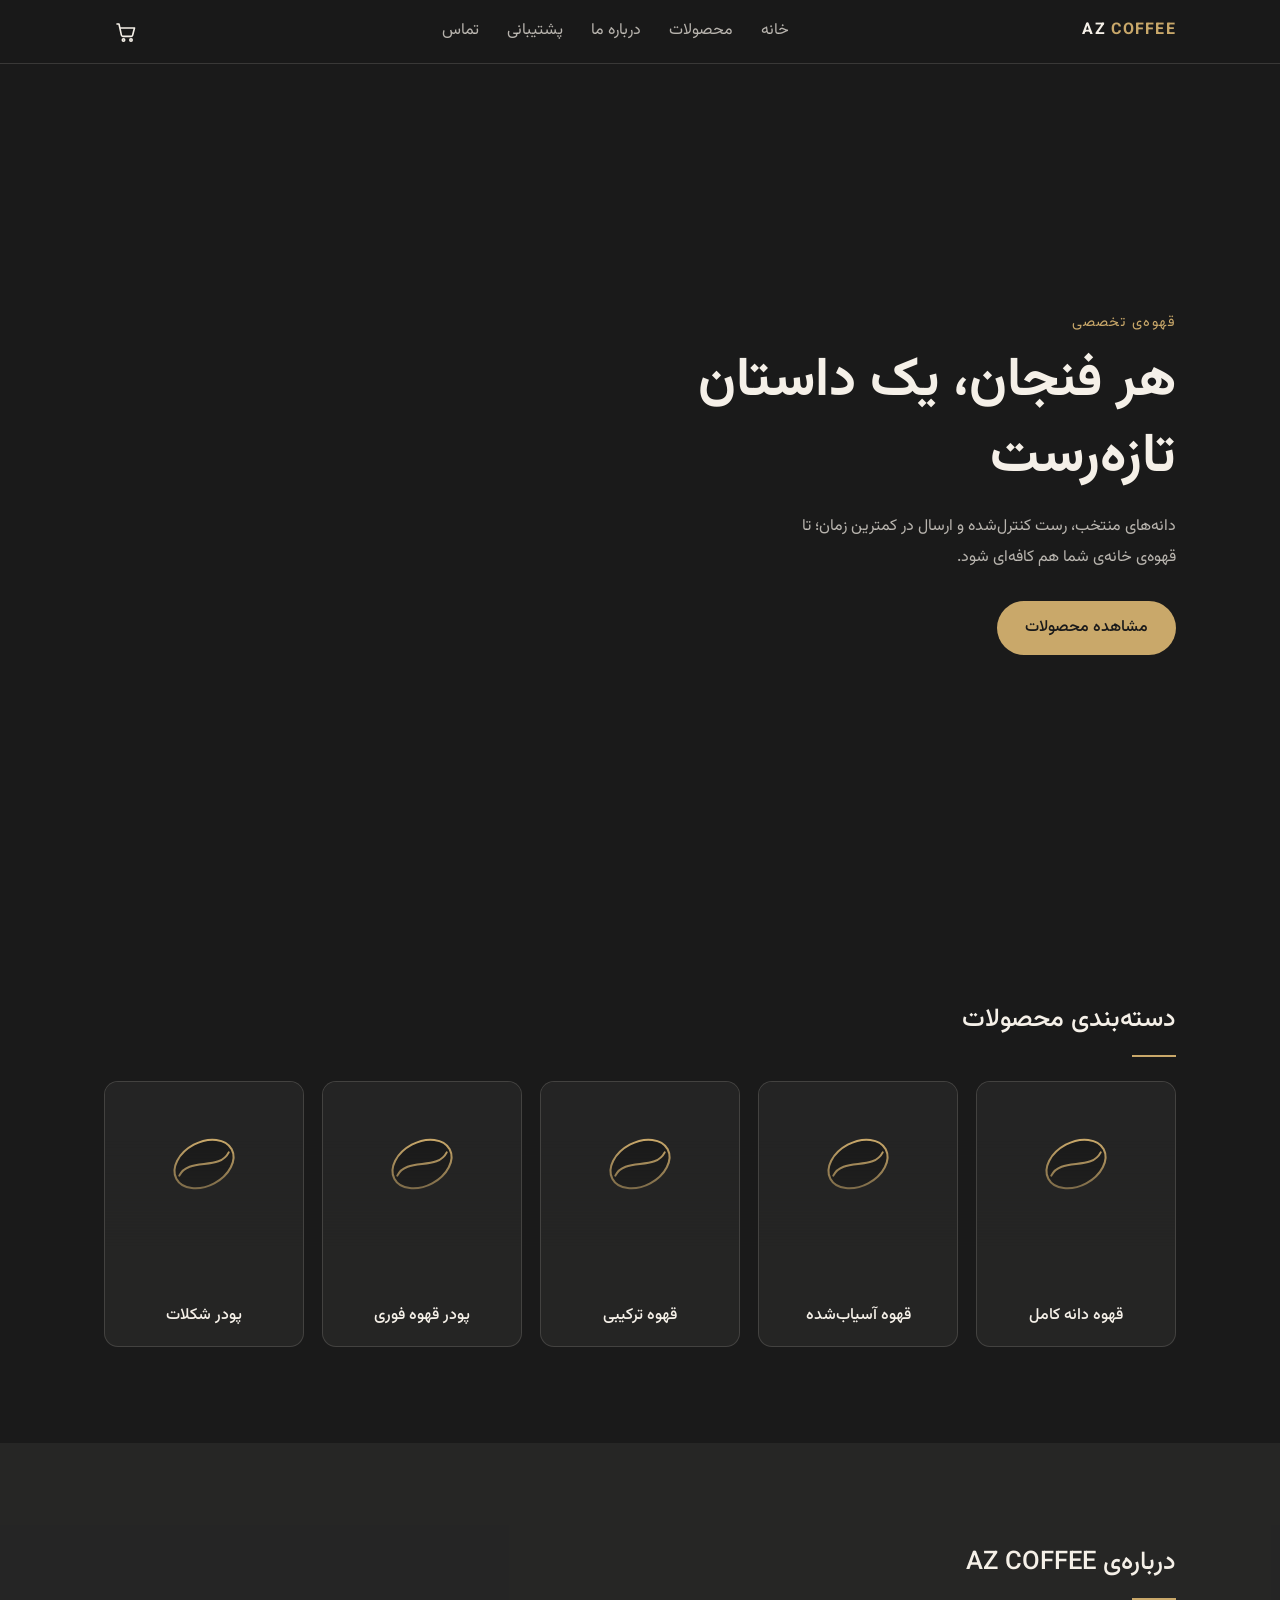
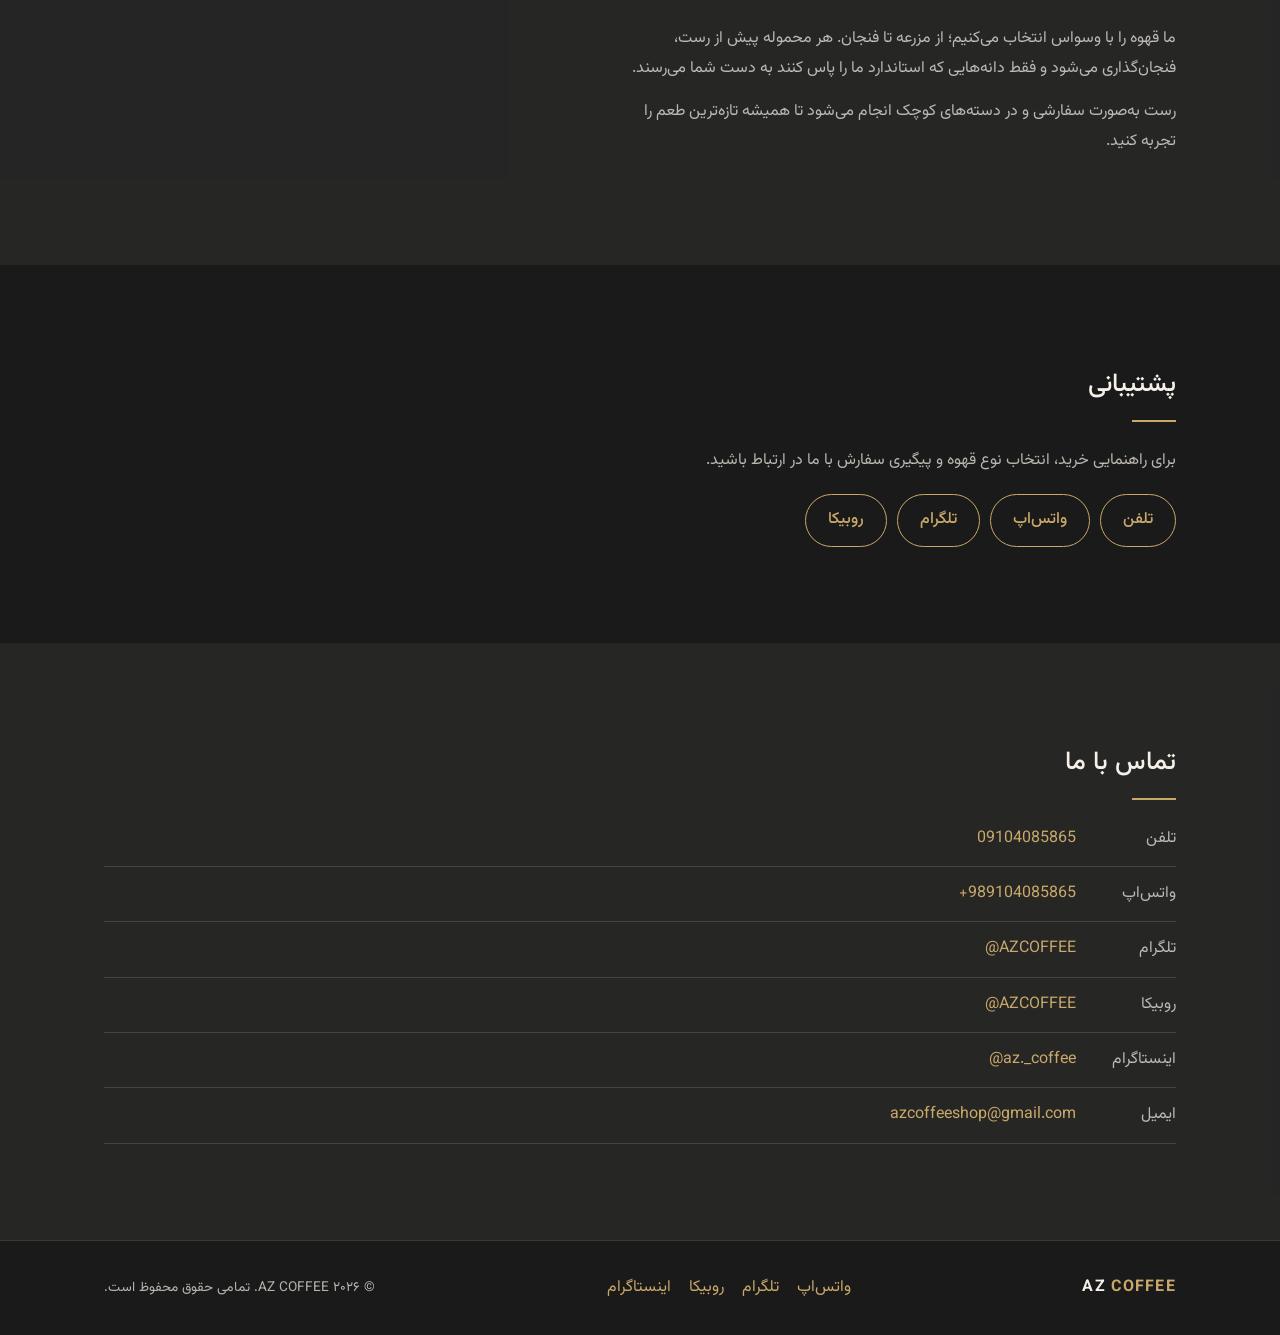
==== commit 832ccb35: "Rename index-clean.html to index.html" ====
--- a/index.html
+++ b/index.html
@@ -18,163 +18,9 @@
   <link rel="preconnect" href="https://fonts.gstatic.com" crossorigin>
   <link href="https://fonts.googleapis.com/css2?family=Vazirmatn:wght@300;400;500;700&display=swap" rel="stylesheet">
 
-  <!-- تصمیم برای نمایش انیمیشن شروع (قبل از رسم صفحه تا سایت لحظه‌ای دیده نشود) -->
-  <script>
-    (function () {
-      try {
-        var seen = sessionStorage.getItem('az_intro_seen');
-        var reduce = window.matchMedia && matchMedia('(prefers-reduced-motion: reduce)').matches;
-        if (!seen && !reduce) {
-          document.documentElement.classList.add('intro-on');
-          // اگر به هر دلیل انیمیشن اجرا نشد، بعد از ۴۵ ثانیه سایت نمایش داده می‌شود
-          setTimeout(function () { document.documentElement.classList.remove('intro-on'); }, 45000);
-        }
-      } catch (e) {}
-    })();
-  </script>
   <link rel="stylesheet" href="style.css">
-  <link rel="stylesheet" href="intro.css">
 </head>
 <body>
-  <!-- ===== انیمیشن شروع سایت (مزرعه تا فنجان) — فایل‌های intro.css و intro.js ===== -->
-  <div id="intro" aria-label="انیمیشن معرفی AZ COFFEE" role="img">
-    <svg id="intro-svg" viewBox="0 0 400 600" preserveAspectRatio="xMidYMid meet" aria-hidden="true">
-      <defs>
-        <symbol id="bush" viewBox="-30 -40 60 44">
-          <ellipse cx="0" cy="-16" rx="26" ry="20" class="leaf"/>
-          <path d="M-14 -22 Q0 -34 14 -22 M-18 -12 Q0 -24 18 -12" class="ln"/>
-          <circle cx="-12" cy="-12" r="3.4" class="cherry"/><circle cx="8" cy="-18" r="3.4" class="cherry"/>
-          <circle cx="14" cy="-8" r="3.4" class="cherry"/><circle cx="-2" cy="-6" r="3.4" class="cherry"/>
-          <path d="M0 0 V-6" class="ln"/>
-        </symbol>
-        <pattern id="beanpat" width="14" height="10" patternUnits="userSpaceOnUse">
-          <ellipse cx="7" cy="5" rx="5" ry="3.4" fill="#c9a86a" opacity=".85"/>
-          <path d="M3 6 Q7 3 11 4" stroke="#1a1a1a" stroke-width="1" fill="none"/>
-        </pattern>
-        <linearGradient id="fadeX" x1="0" x2="1" y1="0" y2="0"><stop offset="0" stop-color="#fff" stop-opacity="0"/><stop offset=".25" stop-color="#fff"/><stop offset=".75" stop-color="#fff"/><stop offset="1" stop-color="#fff" stop-opacity="0"/></linearGradient>
-        <mask id="hillmask" maskUnits="userSpaceOnUse" x="0" y="0" width="400" height="600"><rect width="400" height="600" fill="url(#fadeX)"/></mask>
-        <clipPath id="cupclip"><path d="M153 384 H247 V420 Q247 466 200 466 Q153 466 153 420Z"/></clipPath>
-        <clipPath id="tankclip"><rect x="112" y="302" width="176" height="136" rx="12"/></clipPath>
-      </defs>
-
-      <!-- ۱) مزرعه -->
-      <g class="sc" id="s1" data-cap="مزرعه‌ی قهوه">
-        <circle class="sun gold" cx="200" cy="270" r="40"/>
-        <g mask="url(#hillmask)"><path d="M0 400 Q100 330 200 385 T400 360 V520 H0Z" class="soft"/>
-        <path d="M0 450 Q120 400 230 440 T400 430 V540 H0Z" class="soft2"/></g>
-        <g class="sway"><use href="#bush" x="70" y="410" width="60" height="44"/></g>
-        <g class="sway d2"><use href="#bush" x="170" y="405" width="60" height="44"/></g>
-        <g class="sway d3"><use href="#bush" x="270" y="410" width="60" height="44"/></g>
-        <g class="sway d2"><use href="#bush" x="20" y="470" width="80" height="60"/></g>
-        <g class="sway"><use href="#bush" x="160" y="470" width="80" height="60"/></g>
-        <g class="sway d3"><use href="#bush" x="300" y="470" width="80" height="60"/></g>
-      </g>
-
-      <!-- ۲) برداشت -->
-      <g class="sc" id="s2" data-cap="برداشت میوه‌ی قهوه">
-        <path d="M40 150 Q150 190 260 150 T380 190" class="ln thick"/>
-        <ellipse cx="90" cy="150" rx="22" ry="9" class="leaf" transform="rotate(-20 90 150)"/>
-        <ellipse cx="200" cy="172" rx="22" ry="9" class="leaf" transform="rotate(15 200 172)"/>
-        <ellipse cx="320" cy="170" rx="22" ry="9" class="leaf" transform="rotate(-25 320 170)"/>
-        <g class="hang"><circle cx="130" cy="190" r="9" class="cherry"/><circle cx="152" cy="196" r="9" class="cherry"/></g>
-        <g class="hang"><circle cx="250" cy="170" r="9" class="cherry"/><circle cx="272" cy="176" r="9" class="cherry"/><circle cx="300" cy="186" r="9" class="cherry"/></g>
-        <g class="fallgrp">
-          <circle class="fall cherry" style="--d:.2s" cx="165" cy="412" r="9"/>
-          <circle class="fall cherry" style="--d:.5s" cx="190" cy="406" r="9"/>
-          <circle class="fall cherry" style="--d:.8s" cx="215" cy="408" r="9"/>
-          <circle class="fall cherry" style="--d:1.1s" cx="240" cy="412" r="9"/>
-          <circle class="fall cherry" style="--d:1.4s" cx="178" cy="396" r="9"/>
-          <circle class="fall cherry" style="--d:1.7s" cx="205" cy="394" r="9"/>
-          <circle class="fall cherry" style="--d:2s" cx="228" cy="397" r="9"/>
-        </g>
-        <path d="M130 420 H270 L252 492 H148Z" class="basket"/>
-        <path d="M137 445 H263 M142 468 H258 M170 420 L164 492 M200 420 V492 M230 420 L236 492" class="ln thin"/>
-      </g>
-
-      <!-- ۳) فراوری و شست‌وشو -->
-      <g class="sc" id="s3" data-cap="فراوری و شست‌وشو">
-        <rect x="186" y="210" width="28" height="70" rx="4" class="ln"/>
-        <line x1="200" y1="282" x2="200" y2="330" class="stream"/>
-        <rect x="112" y="302" width="176" height="136" rx="12" class="tank"/>
-        <g clip-path="url(#tankclip)">
-          <g class="waves"><path d="M60 340 q20 -12 40 0 t40 0 t40 0 t40 0 t40 0 t40 0 t40 0 t40 0 t40 0 V440 H60Z" class="water"/></g>
-          <g class="bob"><ellipse cx="150" cy="372" rx="12" ry="8" class="bean"/><path d="M142 374 Q150 366 158 370" class="cut"/></g>
-          <g class="bob d2"><ellipse cx="200" cy="392" rx="12" ry="8" class="bean"/><path d="M192 394 Q200 386 208 390" class="cut"/></g>
-          <g class="bob d3"><ellipse cx="248" cy="370" rx="12" ry="8" class="bean"/><path d="M240 372 Q248 364 256 368" class="cut"/></g>
-          <g class="bob d2"><ellipse cx="170" cy="414" rx="12" ry="8" class="bean"/></g>
-          <g class="bob"><ellipse cx="232" cy="418" rx="12" ry="8" class="bean"/></g>
-        </g>
-        <circle class="bub b1" cx="170" cy="360" r="3"/><circle class="bub b2" cx="220" cy="380" r="4"/><circle class="bub b3" cx="260" cy="350" r="3"/>
-      </g>
-
-      <!-- ۴) خشک کردن -->
-      <g class="sc" id="s4" data-cap="خشک کردن زیر آفتاب">
-        <g class="rays" transform="translate(200 220)">
-          <circle r="26" class="gold"/>
-          <path d="M0 -44V-36M0 44V36M-44 0H-36M44 0H36M-31 -31L-25 -25M31 31L25 25M-31 31L-25 25M31 -31L25 -25" class="ln thick"/>
-        </g>
-        <rect x="70" y="372" width="260" height="16" rx="8" fill="url(#beanpat)"/>
-        <rect x="64" y="388" width="272" height="10" rx="3" class="plank"/>
-        <path d="M84 398 V462 M316 398 V462 M84 430 H316" class="ln"/>
-        <g class="rake"><path d="M200 330 V372 M188 372 H212 M190 372 V382 M200 372 V382 M210 372 V382" class="ln thick"/></g>
-      </g>
-
-      <!-- ۵) رست -->
-      <g class="sc" id="s5" data-cap="رست تازه">
-        <path d="M110 282 H150 L138 238 H122Z" class="body"/>
-        <rect x="262" y="196" width="24" height="86" rx="4" class="body"/>
-        <circle class="smoke sm1" cx="274" cy="190" r="9"/><circle class="smoke sm2" cx="274" cy="190" r="12"/><circle class="smoke sm3" cx="274" cy="190" r="8"/>
-        <rect x="96" y="282" width="208" height="170" rx="18" class="body"/>
-        <circle cx="200" cy="364" r="56" class="ln"/>
-        <g class="spin"><ellipse cx="200" cy="330" rx="12" ry="8" class="bean"/><ellipse cx="236" cy="372" rx="12" ry="8" class="bean"/><ellipse cx="170" cy="388" rx="12" ry="8" class="bean"/><ellipse cx="172" cy="350" rx="12" ry="8" class="bean"/><ellipse cx="214" cy="396" rx="12" ry="8" class="bean"/><path d="M200 364 L200 312 M200 364 L250 380 M200 364 L156 384" class="ln thin"/></g>
-        <circle cx="200" cy="364" r="5" class="gold"/>
-        <g class="flames"><path d="M130 454 q8 -26 16 0 q4 -16 12 0 Z" class="gold"/><path d="M184 454 q10 -34 20 0 q5 -20 14 0 Z" class="gold"/><path d="M240 454 q8 -26 16 0 q4 -16 12 0 Z" class="gold"/></g>
-      </g>
-
-      <!-- ۶) بسته‌بندی -->
-      <g class="sc" id="s6" data-cap="بسته‌بندی AZ COFFEE">
-        <ellipse class="drop" style="--d:.2s" cx="190" cy="120" rx="9" ry="6"/><ellipse class="drop" style="--d:.45s" cx="210" cy="120" rx="9" ry="6"/>
-        <ellipse class="drop" style="--d:.7s" cx="200" cy="120" rx="9" ry="6"/><ellipse class="drop" style="--d:.95s" cx="184" cy="120" rx="9" ry="6"/>
-        <ellipse class="drop" style="--d:1.2s" cx="216" cy="120" rx="9" ry="6"/>
-        <g class="bag">
-          <path d="M120 250 H280 V470 Q280 484 266 484 H134 Q120 484 120 470Z" class="bagbody"/>
-          <g class="seal"><rect x="120" y="232" width="160" height="20" rx="3" class="sealr"/><path d="M128 232 l8 20 M144 232 l8 20 M160 232 l8 20 M176 232 l8 20 M192 232 l8 20 M208 232 l8 20 M224 232 l8 20 M240 232 l8 20 M256 232 l8 20" class="ln thin"/></g>
-          <rect x="138" y="290" width="124" height="150" rx="6" class="label"/>
-          <ellipse cx="200" cy="326" rx="14" ry="10" class="gold" transform="rotate(-25 200 326)"/>
-          <path d="M188 332 Q200 322 212 320" class="cut"/>
-          <text x="200" y="380" class="t-az" text-anchor="middle">AZ</text>
-          <text x="200" y="410" class="t-cf" text-anchor="middle">COFFEE</text>
-        </g>
-      </g>
-
-      <!-- ۷) عصاره‌گیری و فنجان -->
-      <g class="sc" id="s7" data-cap="عصاره‌گیری و یک فنجان قهوه">
-        <rect x="110" y="140" width="180" height="130" rx="14" class="body"/>
-        <circle cx="150" cy="180" r="15" class="ln"/><path d="M150 180 L158 172" class="ln"/>
-        <path d="M200 170 H262 M200 190 H240" class="ln thin"/>
-        <rect x="166" y="270" width="68" height="18" rx="4" class="body"/>
-        <path d="M176 288 H224 V298 H176Z M224 292 H282" class="ln thick"/>
-        <line x1="190" y1="300" x2="190" y2="400" class="stream s-a"/>
-        <line x1="210" y1="300" x2="210" y2="400" class="stream s-b"/>
-        <g clip-path="url(#cupclip)"><rect class="coffee" x="150" y="380" width="100" height="90"/></g>
-        <ellipse class="crema" cx="200" cy="384" rx="46" ry="5"/>
-        <path d="M153 384 H247 V420 Q247 466 200 466 Q153 466 153 420Z" class="ln thick"/>
-        <path d="M247 396 Q284 396 284 424 Q284 450 250 448" class="ln thick"/>
-        <ellipse cx="200" cy="476" rx="74" ry="8" class="ln"/>
-        <path class="steam st1" d="M180 372 q-10 -18 0 -34 t0 -34"/>
-        <path class="steam st2" d="M200 372 q10 -18 0 -34 t0 -34"/>
-        <path class="steam st3" d="M220 372 q-10 -18 0 -34 t0 -34"/>
-      </g>
-    </svg>
-
-    <p id="intro-cap" class="intro-cap" aria-hidden="true"></p>
-    <div id="intro-logo" class="brand-mark" aria-hidden="true"><span class="az">AZ</span> <span class="cf">COFFEE</span></div>
-    <button id="intro-skip" class="intro-skip" type="button">رد کردن</button>
-    <div class="intro-progress" aria-hidden="true"><i id="intro-bar"></i></div>
-  </div>
-  <!-- لوگوی کم‌رنگ پس‌زمینه‌ی سایت (بعد از پایان انیمیشن می‌ماند) -->
-  <div id="bg-logo" class="brand-mark" aria-hidden="true"><span class="az">AZ</span> <span class="cf">COFFEE</span></div>
-
   <a class="skip-link" href="#categories">رفتن به دسته‌بندی‌ها</a>
 
   <!-- ===== هدر ===== -->
@@ -347,7 +193,6 @@
 
   <div id="toast" class="toast" role="status" aria-live="polite"></div>
 
-  <script src="intro.js"></script>
   <script src="script.js"></script>
   <!-- برای اتصال درگاه پرداخت: فایل payment.js را بسازید و این خط را فعال کنید (راهنما در README) -->
   <!-- <script src="payment.js"></script> -->
